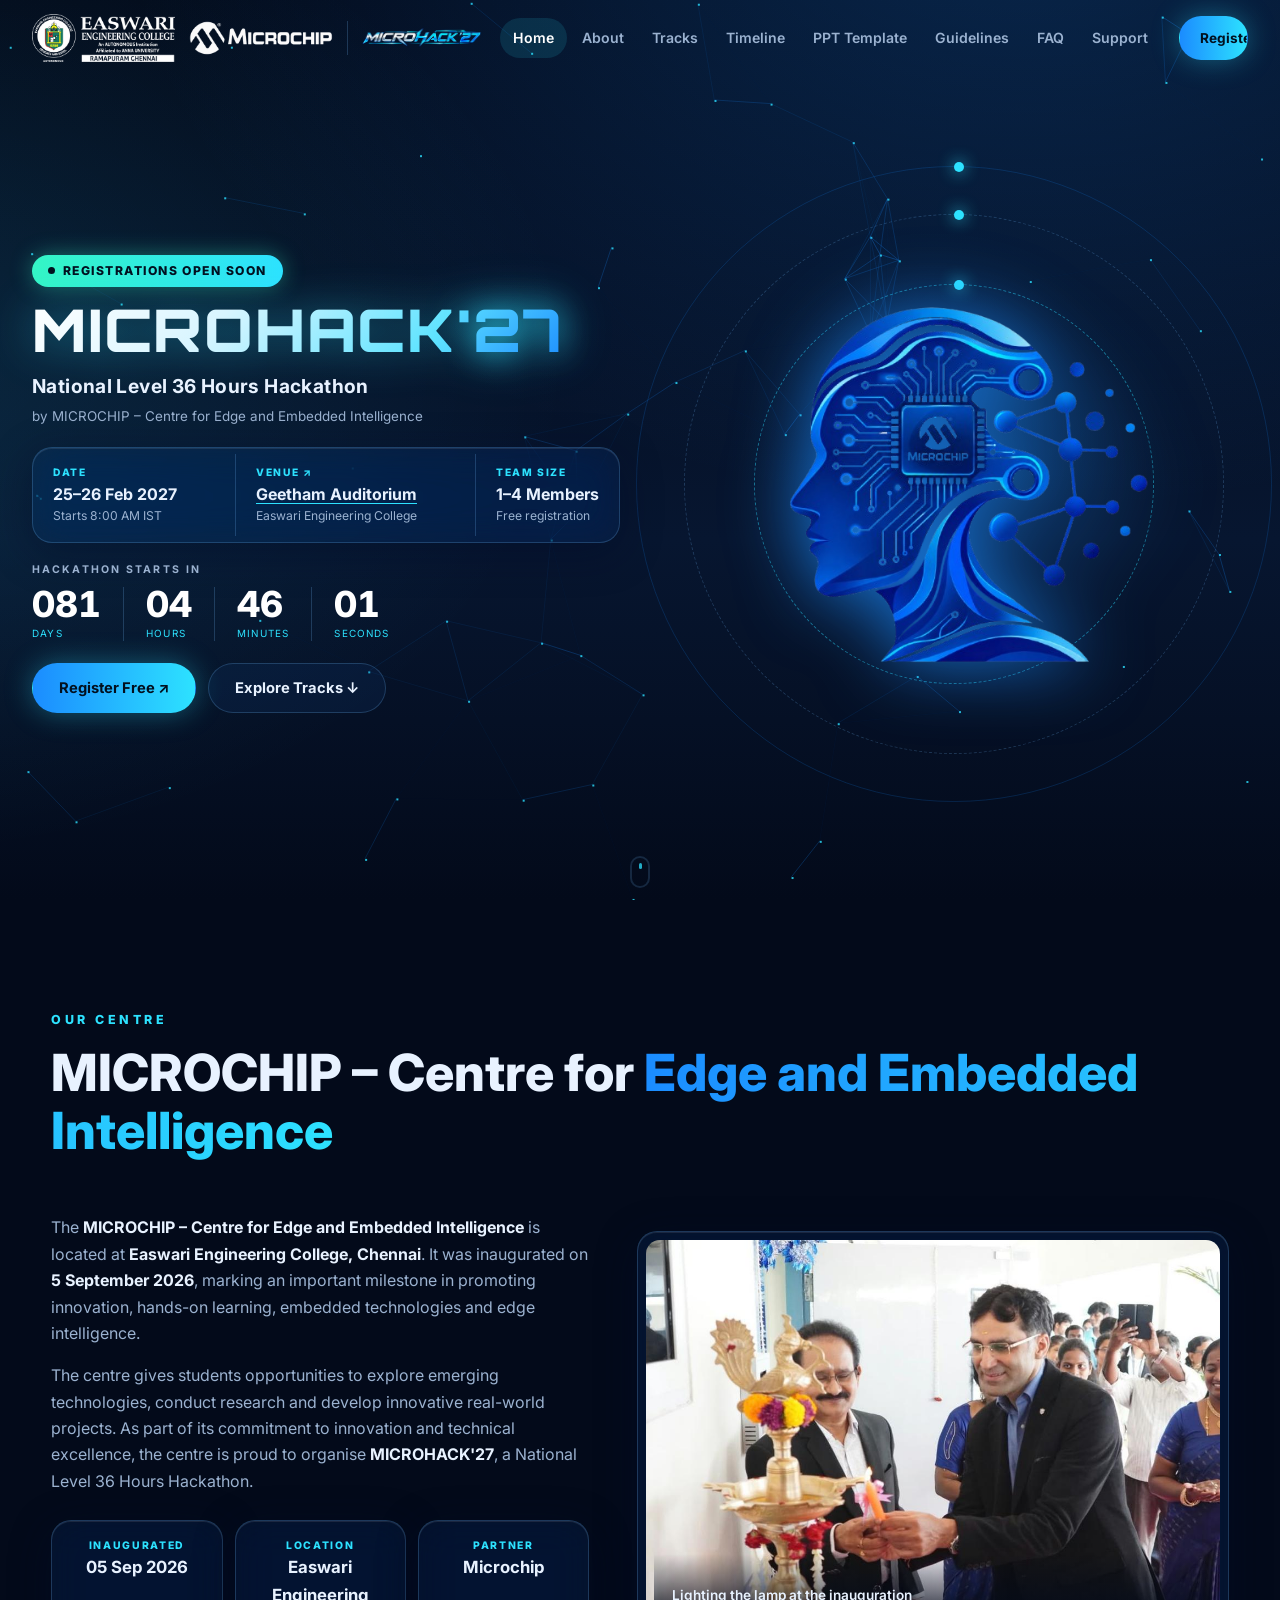
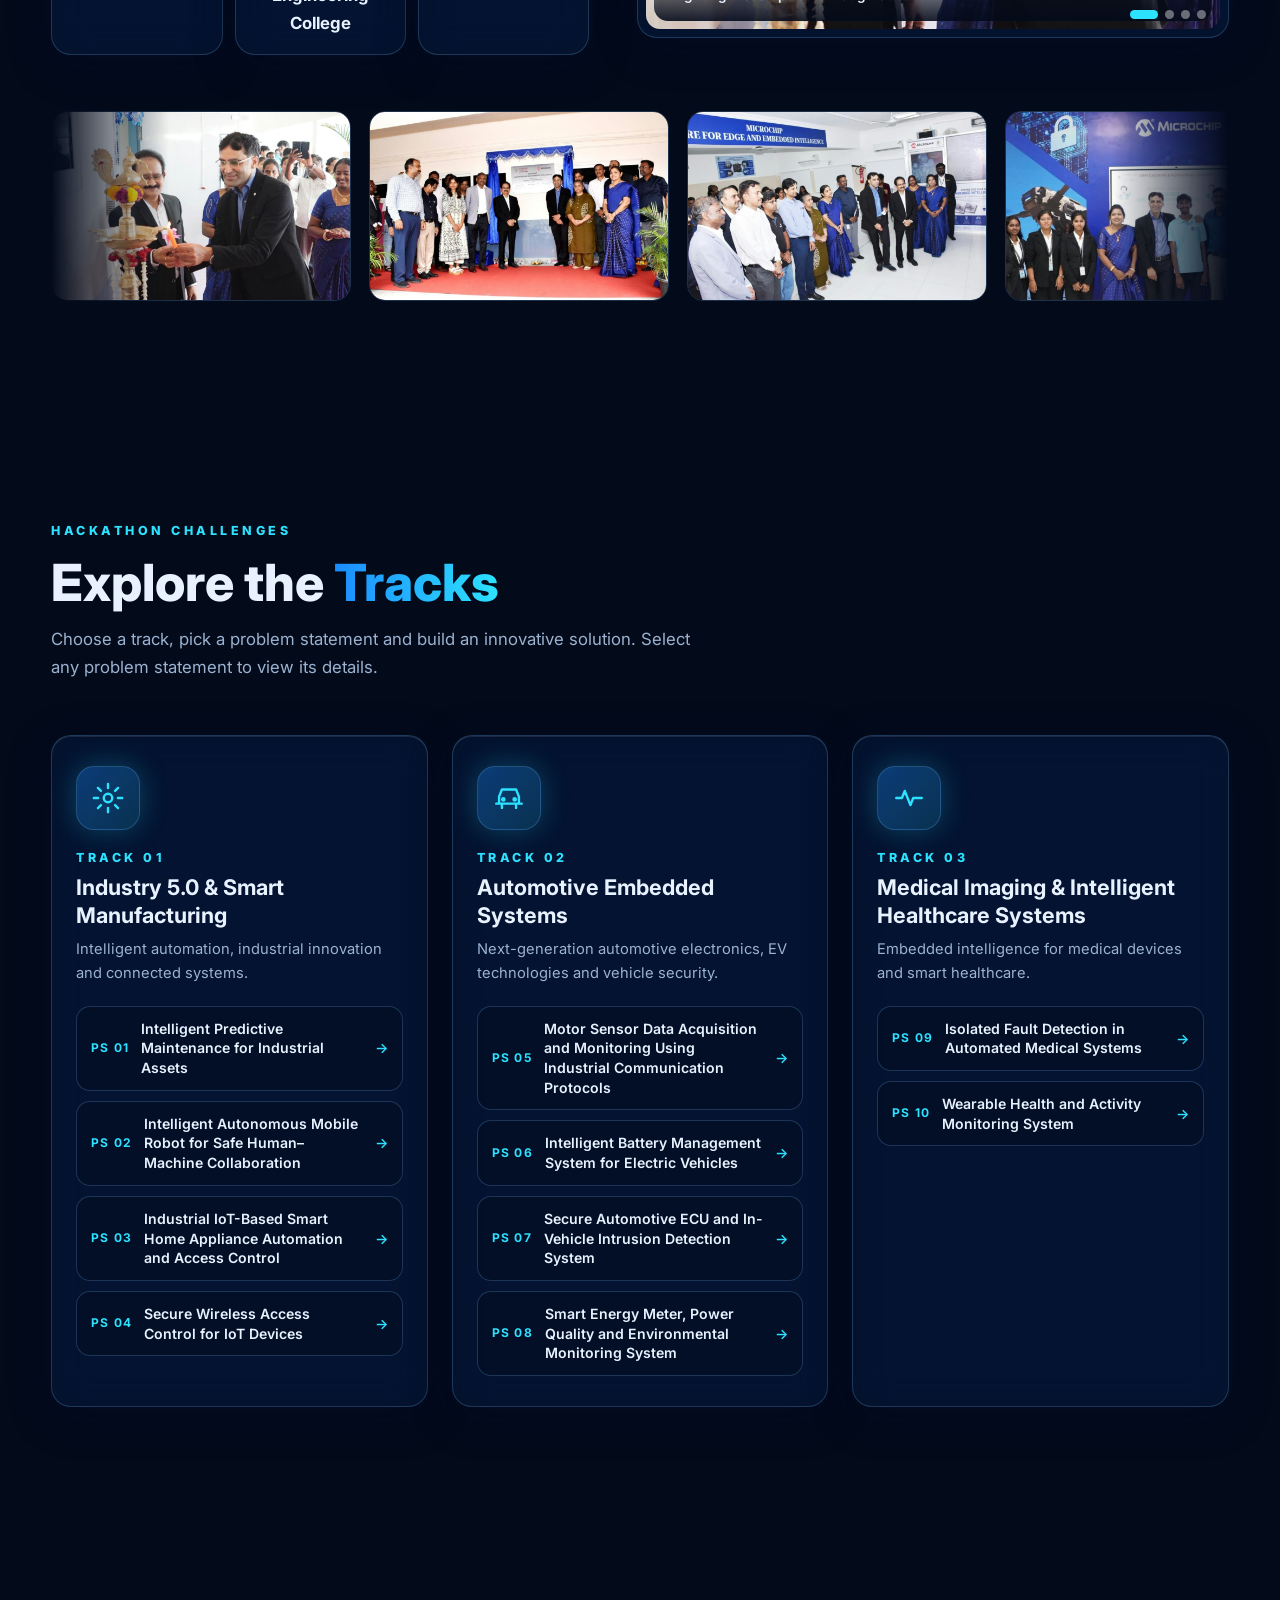
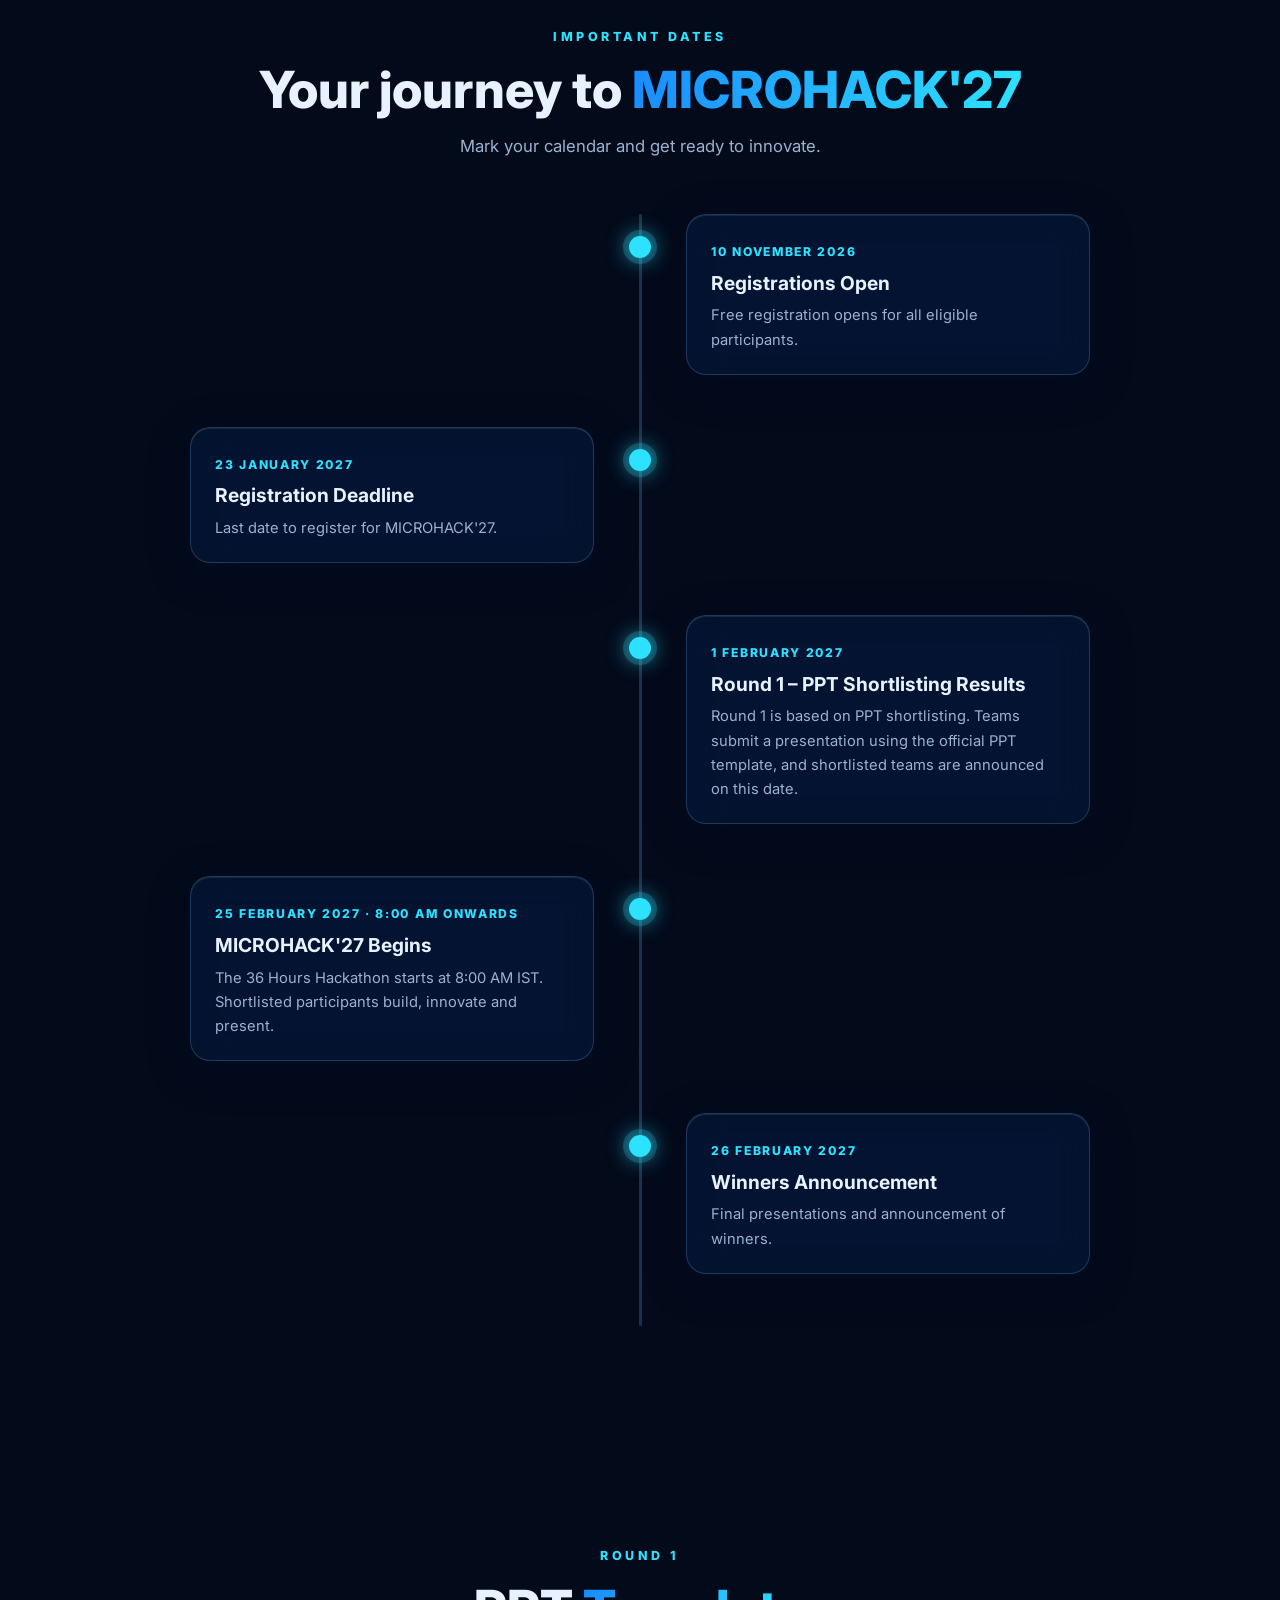
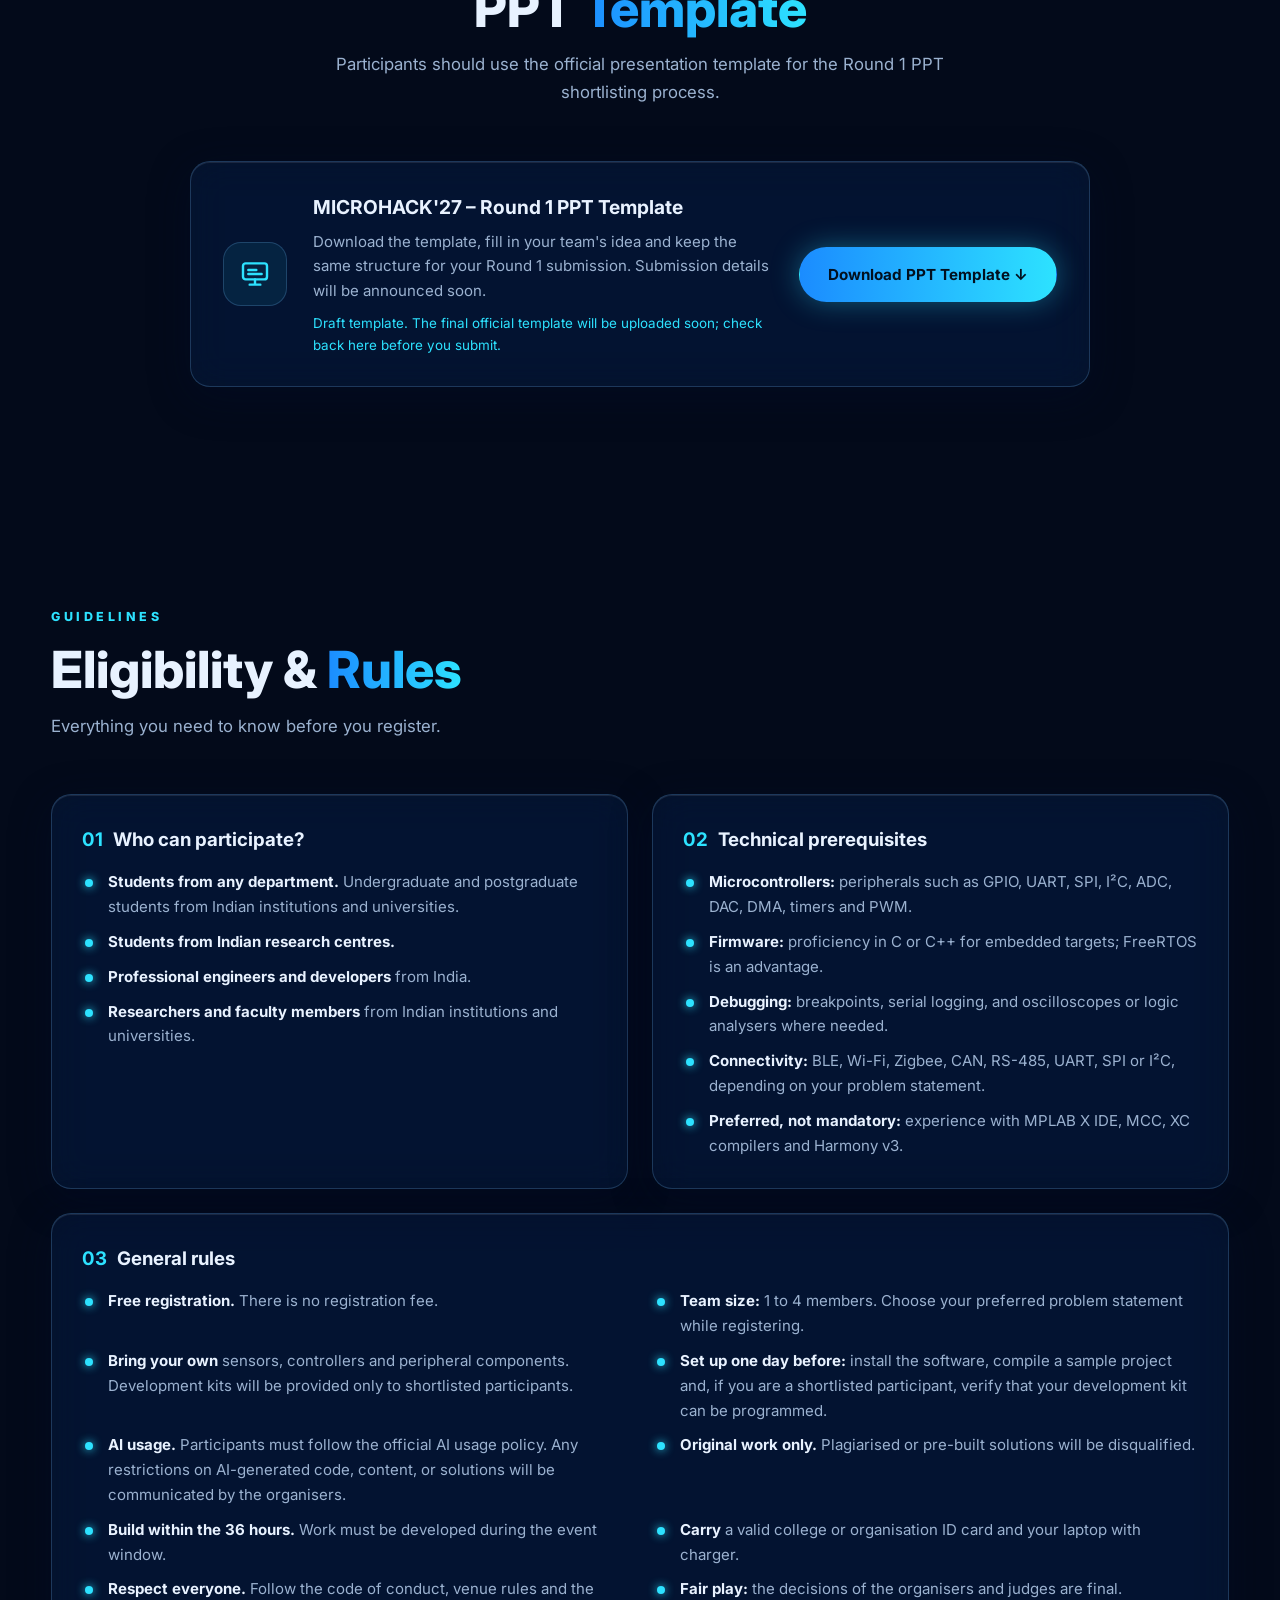
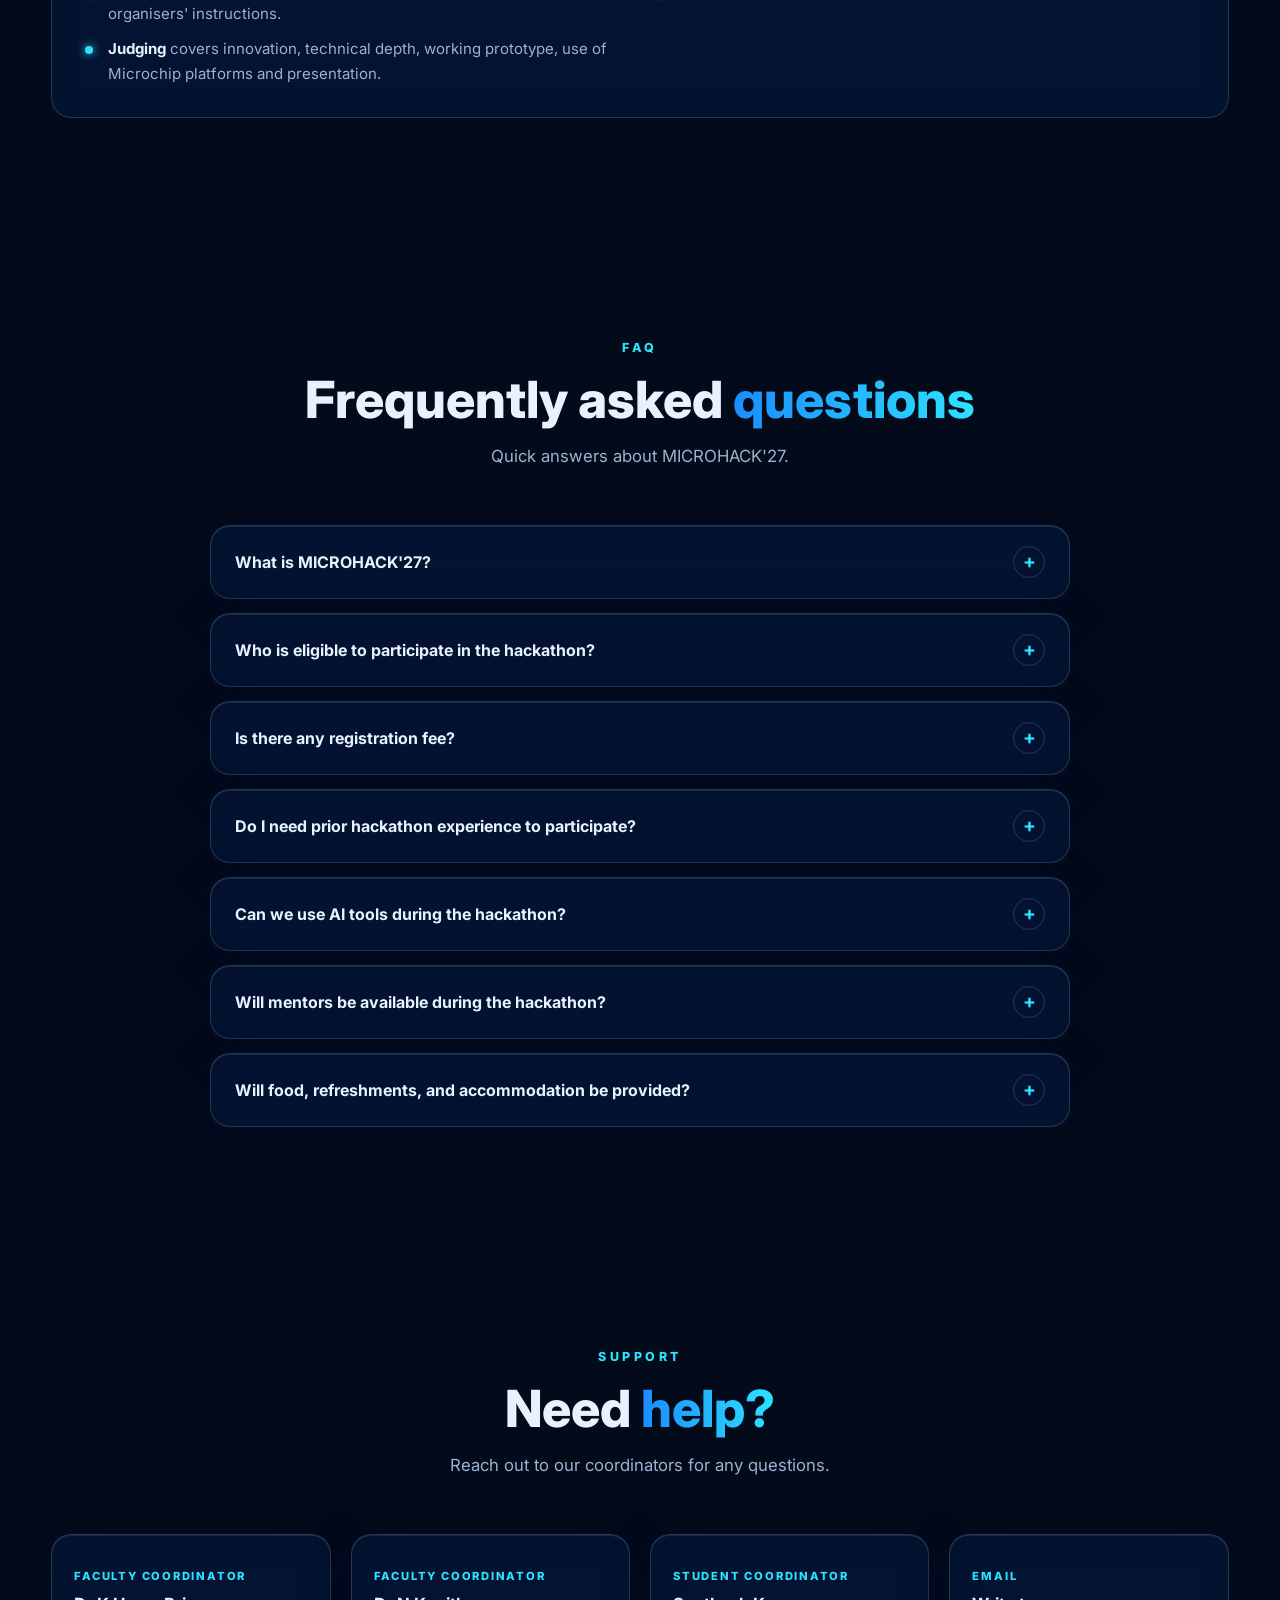
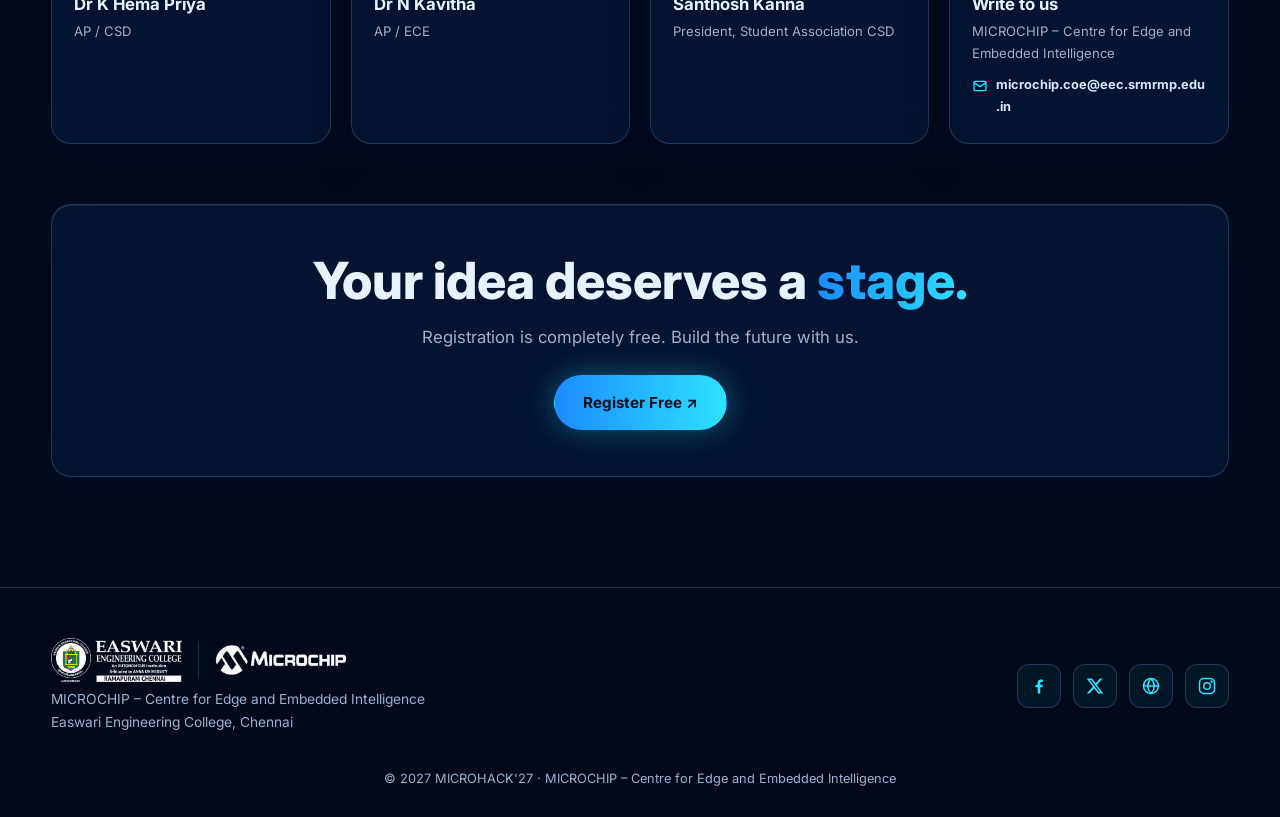
==== index.html @ 3db6e23b "Add files via upload" ====
<!DOCTYPE html><html lang="en"><head><meta charset="UTF-8"><meta name="viewport" content="width=device-width,initial-scale=1"><title>MICROHACK'27 | National Level 36 Hours Hackathon</title><meta name="description" content="MICROHACK'27 – National Level 36 Hours Hackathon, 25–26 February 2027 at Easwari Engineering College, Chennai. Free registration."><meta name="theme-color" content="#030a1a"><link rel="icon" type="image/png" sizes="32x32" href="assets/img/favicon-32.png"><link rel="icon" type="image/png" sizes="192x192" href="assets/img/favicon-192.png"><link rel="apple-touch-icon" href="assets/img/apple-touch-icon.png"><meta property="og:type" content="website"><meta property="og:site_name" content="MICROHACK'27"><meta property="og:title" content="MICROHACK'27 | National Level 36 Hours Hackathon"><meta property="og:description" content="National Level 36 Hours Hackathon, 25–26 February 2027 at Easwari Engineering College, Chennai. Free registration."><meta property="og:image" content="https://microhack27.github.io/assets/img/og-image.jpg"><meta property="og:url" content="https://microhack27.github.io/"><meta name="twitter:card" content="summary_large_image"><meta name="twitter:title" content="MICROHACK'27 | National Level 36 Hours Hackathon"><meta name="twitter:description" content="National Level 36 Hours Hackathon, 25–26 February 2027 at Easwari Engineering College, Chennai. Free registration."><meta name="twitter:image" content="https://microhack27.github.io/assets/img/og-image.jpg"><link rel="preconnect" href="https://fonts.googleapis.com"><link rel="preconnect" href="https://fonts.gstatic.com" crossorigin><link href="https://fonts.googleapis.com/css2?family=Inter:wght@400;500;600;700;800;900&family=Orbitron:wght@700;800;900&display=swap" rel="stylesheet"><link rel="stylesheet" href="css/style.css"></head><body><a class="skip" href="#home">Skip to content</a><div id="prog"></div><div class="cur" aria-hidden="true"></div><div class="cur2" aria-hidden="true"></div><nav><div class="wrap"><a class="brand" href="#home" aria-label="MICROHACK'27 home"><img src="assets/img/easwari-logo.png" width="420" height="141" alt="Easwari Engineering College logo"><img src="assets/img/microchip-logo.png" width="420" height="140" alt="Microchip logo"><span class="sep"></span><img class="mh" width="1000" height="333" src="assets/img/microhack27-logo.png" alt="MICROHACK'27"></a>
<div class="links" id="links"><a href="#home">Home</a><a href="#about">About</a><a href="#tracks">Tracks</a><a href="#timeline">Timeline</a><a href="#ppt">PPT Template</a><a href="#guidelines">Guidelines</a><a href="#faq">FAQ</a><a href="#support">Support</a><a class="mreg" href="https://docs.google.com/forms/d/e/1FAIpQLSdKbUGo10ZdioGiEhTazxgl5JbF2qxyC5CixQR0mYnGfbqOoQ/viewform?usp=header" target="_blank" rel="noopener">Register Free ↗</a></div>
<a class="btn p navbtn" href="https://docs.google.com/forms/d/e/1FAIpQLSdKbUGo10ZdioGiEhTazxgl5JbF2qxyC5CixQR0mYnGfbqOoQ/viewform?usp=header" target="_blank" rel="noopener">Register Free ↗</a><button class="burger" id="bg" aria-label="Open menu" aria-expanded="false" aria-controls="links">☰</button></div></nav>
<section id="home"><canvas id="cv"></canvas><div class="wrap hero"><div class="hero-main">
<div class="free load"><i></i>Registrations open soon</div>
<h1 class="hero-title load" style="animation-delay:.15s">MICROHACK<span class="accent">'27</span></h1>
<p class="sub load" style="animation-delay:.3s">National Level 36 Hours Hackathon</p><p class="by load" style="animation-delay:.4s">by MICROCHIP – Centre for Edge and Embedded Intelligence</p>
<div class="info glass load" style="animation-delay:.5s"><div><small>Date</small><b>25–26 Feb 2027</b><span>Starts 8:00 AM IST</span></div><a href="https://maps.app.goo.gl/cnPQGekzFcbZwpG28" target="_blank" rel="noopener"><small>Venue ↗</small><b>Geetham Auditorium</b><span>Easwari Engineering College</span></a><div><small>Team Size</small><b>1–4 Members</b><span>Free registration</span></div></div>
<div class="cd load" style="animation-delay:.6s" id="cd"><small>HACKATHON STARTS IN</small><div><b id="d">000</b><span>DAYS</span></div><div><b id="h">00</b><span>HOURS</span></div><div><b id="m">00</b><span>MINUTES</span></div><div><b id="s">00</b><span>SECONDS</span></div></div>
<div class="cta load" style="animation-delay:.7s"><a class="btn p" href="https://docs.google.com/forms/d/e/1FAIpQLSdKbUGo10ZdioGiEhTazxgl5JbF2qxyC5CixQR0mYnGfbqOoQ/viewform?usp=header" target="_blank" rel="noopener">Register Free ↗</a><a class="btn s" href="#tracks">Explore Tracks ↓</a></div></div>
<div class="orb load" style="animation-delay:.4s"><i></i><i></i><i></i><img src="assets/img/microchip-hero.png" width="523" height="477" alt="Microchip"></div></div><div class="scroll"></div></section>

<section id="about"><div class="wrap"><div class="head rv"><p class="eyebrow">Our Centre</p><h2>MICROCHIP – Centre for <em>Edge and Embedded Intelligence</em></h2></div>
<div class="about"><div class="rv l"><p>The <b>MICROCHIP – Centre for Edge and Embedded Intelligence</b> is located at <b>Easwari Engineering College, Chennai</b>. It was inaugurated on <b>5 September 2026</b>, marking an important milestone in promoting innovation, hands-on learning, embedded technologies and edge intelligence.</p>
<p>The centre gives students opportunities to explore emerging technologies, conduct research and develop innovative real-world projects. As part of its commitment to innovation and technical excellence, the centre is proud to organise <b>MICROHACK'27</b>, a National Level 36 Hours Hackathon.</p>
<div class="stats"><div class="glass"><small>INAUGURATED</small><b>05 Sep 2026</b></div><div class="glass"><small>LOCATION</small><b>Easwari Engineering College</b></div><div class="glass"><small>PARTNER</small><b>Microchip</b></div></div></div>
<div class="glass slider rv r" id="sl"><div class="sl on"><img src="assets/img/lab-inauguration-1.jpg" alt="Lighting the lamp at the inauguration"><div class="cap">Lighting the lamp at the inauguration</div></div><div class="sl"><img src="assets/img/lab-inauguration-2.jpg" alt="Unveiling the centre's plaque"><div class="cap">Unveiling the centre's plaque</div></div><div class="sl"><img src="assets/img/lab-inauguration-3.jpg" alt="The MICROCHIP – Centre for Edge and Embedded Intelligence"><div class="cap">The MICROCHIP – Centre for Edge and Embedded Intelligence</div></div><div class="sl"><img src="assets/img/lab-inauguration-4.jpg" alt="Students and Microchip representatives"><div class="cap">Students and Microchip representatives</div></div><div class="dots"><button class="on" aria-label="Slide 1"></button><button class="" aria-label="Slide 2"></button><button class="" aria-label="Slide 3"></button><button class="" aria-label="Slide 4"></button></div></div></div>
<div class="marq rv"><div class="mt"><img src="assets/img/lab-inauguration-1.jpg" alt="Inauguration of the MICROCHIP Centre, photo 1" loading="lazy"><img src="assets/img/lab-inauguration-2.jpg" alt="Inauguration of the MICROCHIP Centre, photo 2" loading="lazy"><img src="assets/img/lab-inauguration-3.jpg" alt="Inauguration of the MICROCHIP Centre, photo 3" loading="lazy"><img src="assets/img/lab-inauguration-4.jpg" alt="Inauguration of the MICROCHIP Centre, photo 4" loading="lazy"><img src="assets/img/lab-inauguration-1.jpg" alt="Inauguration of the MICROCHIP Centre, photo 1" loading="lazy"><img src="assets/img/lab-inauguration-2.jpg" alt="Inauguration of the MICROCHIP Centre, photo 2" loading="lazy"><img src="assets/img/lab-inauguration-3.jpg" alt="Inauguration of the MICROCHIP Centre, photo 3" loading="lazy"><img src="assets/img/lab-inauguration-4.jpg" alt="Inauguration of the MICROCHIP Centre, photo 4" loading="lazy"></div></div></div></section>

<section id="tracks"><div class="wrap"><div class="head rv"><p class="eyebrow">Hackathon Challenges</p><h2>Explore the <em>Tracks</em></h2><p class="lead">Choose a track, pick a problem statement and build an innovative solution. Select any problem statement to view its details.</p></div>
<div class="tw rv"><div class="ts" id="ts"></div></div></div></section>

<section id="timeline"><div class="wrap"><div class="head center rv"><p class="eyebrow">Important Dates</p><h2>Your journey to <em>MICROHACK'27</em></h2><p class="lead">Mark your calendar and get ready to innovate.</p></div><div class="tl" id="tl"><div class="fill" id="fill"></div><div class="ti2 rv"><span class="dot"></span><div class="glass"><small>10 NOVEMBER 2026</small><h3>Registrations Open</h3><p>Free registration opens for all eligible participants.</p></div></div><div class="ti2 rv"><span class="dot"></span><div class="glass"><small>23 JANUARY 2027</small><h3>Registration Deadline</h3><p>Last date to register for MICROHACK'27.</p></div></div><div class="ti2 rv"><span class="dot"></span><div class="glass"><small>1 FEBRUARY 2027</small><h3>Round 1 – PPT Shortlisting Results</h3><p>Round 1 is based on PPT shortlisting. Teams submit a presentation using the official PPT template, and shortlisted teams are announced on this date.</p></div></div><div class="ti2 rv"><span class="dot"></span><div class="glass"><small>25 FEBRUARY 2027 · 8:00 AM ONWARDS</small><h3>MICROHACK'27 Begins</h3><p>The 36 Hours Hackathon starts at 8:00 AM IST. Shortlisted participants build, innovate and present.</p></div></div><div class="ti2 rv"><span class="dot"></span><div class="glass"><small>26 FEBRUARY 2027</small><h3>Winners Announcement</h3><p>Final presentations and announcement of winners.</p></div></div></div></div></section>

<section id="ppt"><div class="wrap"><div class="head center rv"><p class="eyebrow">Round 1</p><h2>PPT <em>Template</em></h2><p class="lead">Participants should use the official presentation template for the Round 1 PPT shortlisting process.</p></div>
<div class="glass pptc rv"><div class="pptic" aria-hidden="true"><svg viewBox="0 0 24 24"><rect x="3" y="4" width="18" height="12" rx="2"/><path d="M8 20h8M12 16v4M7 9h6M7 12h10"/></svg></div><div class="pptx"><h3>MICROHACK'27 – Round 1 PPT Template</h3><p>Download the template, fill in your team's idea and keep the same structure for your Round 1 submission. Submission details will be announced soon.</p><p class="note">Draft template. The final official template will be uploaded soon; check back here before you submit.</p></div><a class="btn p" id="pptdl" href="assets/files/microhack27-ppt-template.pptx" download>Download PPT Template ↓</a></div></div></section>

<section id="guidelines"><div class="wrap"><div class="head rv"><p class="eyebrow">Guidelines</p><h2>Eligibility &amp; <em>Rules</em></h2><p class="lead">Everything you need to know before you register.</p></div>
<div class="gg"><div class="glass gc rv"><h3><span>01</span> Who can participate?</h3><ul><li><b>Students from any department.</b> Undergraduate and postgraduate students from Indian institutions and universities.</li><li><b>Students from Indian research centres.</b></li><li><b>Professional engineers and developers</b> from India.</li><li><b>Researchers and faculty members</b> from Indian institutions and universities.</li></ul></div><div class="glass gc rv" style="--d:.1s"><h3><span>02</span> Technical prerequisites</h3><ul><li><b>Microcontrollers:</b> peripherals such as GPIO, UART, SPI, I²C, ADC, DAC, DMA, timers and PWM.</li><li><b>Firmware:</b> proficiency in C or C++ for embedded targets; FreeRTOS is an advantage.</li><li><b>Debugging:</b> breakpoints, serial logging, and oscilloscopes or logic analysers where needed.</li><li><b>Connectivity:</b> BLE, Wi-Fi, Zigbee, CAN, RS-485, UART, SPI or I²C, depending on your problem statement.</li><li><b>Preferred, not mandatory:</b> experience with MPLAB X IDE, MCC, XC compilers and Harmony v3.</li></ul></div>
<div class="glass gc full rv"><h3><span>03</span> General rules</h3><ul><li><b>Free registration.</b> There is no registration fee.</li><li><b>Team size:</b> 1 to 4 members. Choose your preferred problem statement while registering.</li><li><b>Bring your own</b> sensors, controllers and peripheral components. Development kits will be provided only to shortlisted participants.</li><li><b>Set up one day before:</b> install the software, compile a sample project and, if you are a shortlisted participant, verify that your development kit can be programmed.</li><li><b>AI usage.</b> Participants must follow the official AI usage policy. Any restrictions on AI-generated code, content, or solutions will be communicated by the organisers.</li><li><b>Original work only.</b> Plagiarised or pre-built solutions will be disqualified.</li><li><b>Build within the 36 hours.</b> Work must be developed during the event window.</li><li><b>Carry</b> a valid college or organisation ID card and your laptop with charger.</li><li><b>Respect everyone.</b> Follow the code of conduct, venue rules and the organisers' instructions.</li><li><b>Fair play:</b> the decisions of the organisers and judges are final.</li><li><b>Judging</b> covers innovation, technical depth, working prototype, use of Microchip platforms and presentation.</li></ul></div></div></div></section>

<section id="faq"><div class="wrap"><div class="head center rv"><p class="eyebrow">FAQ</p><h2>Frequently asked <em>questions</em></h2><p class="lead">Quick answers about MICROHACK'27.</p></div><div class="faq"><details class="glass fq rv" name="faq"><summary>What is MICROHACK'27?</summary><div class="fa"><p>MICROHACK'27 is a National Level 36 Hours Hackathon organised by the MICROCHIP – Centre for Edge and Embedded Intelligence at Easwari Engineering College, Chennai. It begins on 25 February 2027 at 8:00 AM IST and winners are announced on 26 February 2027.</p></div></details><details class="glass fq rv" name="faq"><summary>Who is eligible to participate in the hackathon?</summary><div class="fa"><p>Students from any department, undergraduate and postgraduate students from Indian institutions and universities, students from Indian research centres, professional engineers and developers from India, and researchers and faculty members from Indian institutions and universities.</p></div></details><details class="glass fq rv" name="faq"><summary>Is there any registration fee?</summary><div class="fa"><p>No. Registration for MICROHACK'27 is completely free.</p></div></details><details class="glass fq rv" name="faq"><summary>Do I need prior hackathon experience to participate?</summary><div class="fa"><p>Prior hackathon experience is not listed as an eligibility requirement. The technical prerequisites are listed in the Guidelines section. Further details will be announced soon.</p></div></details><details class="glass fq rv" name="faq"><summary>Can we use AI tools during the hackathon?</summary><div class="fa"><p>Participants must follow the official AI usage policy. Any restrictions on AI-generated code, content, or solutions will be communicated by the organisers.</p></div></details><details class="glass fq rv" name="faq"><summary>Will mentors be available during the hackathon?</summary><div class="fa"><p>Details will be announced soon.</p></div></details><details class="glass fq rv" name="faq"><summary>Will food, refreshments, and accommodation be provided?</summary><div class="fa"><p>Details will be announced soon.</p></div></details></div></div></section>

<section id="support"><div class="wrap"><div class="head center rv"><p class="eyebrow">Support</p><h2>Need <em>help?</em></h2><p class="lead">Reach out to our coordinators for any questions.</p></div><div class="sg"><div class="glass sc rv" style="--d:0.0s"><small>FACULTY COORDINATOR</small><h3>Dr K Hema Priya</h3><p>AP / CSD</p></div><div class="glass sc rv" style="--d:0.1s"><small>FACULTY COORDINATOR</small><h3>Dr N Kavitha</h3><p>AP / ECE</p></div><div class="glass sc rv" style="--d:0.2s"><small>STUDENT COORDINATOR</small><h3>Santhosh Kanna</h3><p>President, Student Association CSD</p></div><div class="glass sc rv" style="--d:.3s"><small>EMAIL</small><h3>Write to us</h3><p>MICROCHIP – Centre for Edge and Embedded Intelligence</p><a href="mailto:microchip.coe@eec.srmrmp.edu.in"><svg viewBox="0 0 24 24"><rect x="3" y="5" width="18" height="14" rx="2"/><path d="m3 7 9 6 9-6"/></svg><span>microchip.coe@eec.srmrmp.edu.in</span></a></div></div>
<div class="glass cb rv"><h2>Your idea deserves a <em>stage.</em></h2><p class="lead" style="margin:0 auto 24px">Registration is completely free. Build the future with us.</p><a class="btn p" href="https://docs.google.com/forms/d/e/1FAIpQLSdKbUGo10ZdioGiEhTazxgl5JbF2qxyC5CixQR0mYnGfbqOoQ/viewform?usp=header" target="_blank" rel="noopener">Register Free ↗</a></div></div></section>
<footer><div class="wrap"><div class="fg"><div><div class="fl"><img src="assets/img/easwari-logo.png" width="420" height="141" alt="Easwari Engineering College logo"><span class="sep"></span><img src="assets/img/microchip-logo.png" width="420" height="140" alt="Microchip logo"></div><p>MICROCHIP – Centre for Edge and Embedded Intelligence<br>Easwari Engineering College, Chennai</p></div>
<div class="soc"><a href="https://www.facebook.com/SRMEaswariOfficial" target="_blank" rel="noopener" aria-label="Facebook" title="Facebook"><svg viewBox="0 0 24 24"><path d="M13.5 21v-7.5h2.6l.4-3h-3V8.6c0-.9.3-1.5 1.5-1.5h1.6V4.4c-.3 0-1.2-.1-2.3-.1-2.3 0-3.9 1.4-3.9 4v2.2H7.8v3h2.6V21z"/></svg></a><a href="https://twitter.com/srm_easwari" target="_blank" rel="noopener" aria-label="X" title="X"><svg viewBox="0 0 24 24"><path d="M17.8 3h3.1l-6.8 7.7L22 21h-6.2l-4.9-6.4L5.3 21H2.2l7.3-8.3L2 3h6.4l4.4 5.8zm-1.1 16.2h1.7L7.4 4.7H5.6z"/></svg></a><a href="https://srmeaswari.ac.in/" target="_blank" rel="noopener" aria-label="College Website" title="College Website"><svg class="st" viewBox="0 0 24 24"><circle cx="12" cy="12" r="9"/><path d="M3 12h18M12 3c2.6 2.8 3.9 5.8 3.9 9s-1.3 6.2-3.9 9c-2.6-2.8-3.9-5.8-3.9-9S9.4 5.8 12 3z"/></svg></a><a href="https://www.instagram.com/srmeaswari/" target="_blank" rel="noopener" aria-label="Instagram" title="Instagram"><svg class="st" viewBox="0 0 24 24"><rect x="3" y="3" width="18" height="18" rx="5"/><circle cx="12" cy="12" r="4"/><circle cx="17.5" cy="6.5" r=".6" fill="currentColor"/></svg></a></div></div><p class="copy">© 2027 MICROHACK'27 · MICROCHIP – Centre for Edge and Embedded Intelligence</p></div></footer><script src="js/data.js"></script><script src="js/main.js"></script>
</body></html>
---- css/style.css ----
@property --a{syntax:"<angle>";initial-value:0deg;inherits:false}
:root{--bg:#030a1a;--bg2:#071630;--blue:#1b8cff;--cyan:#2de2ff;--ice:#cfeaff;--text:#e8f2ff;--mute:#9bb2d0;--glass:rgba(24,70,140,.16);--line:rgba(120,190,255,.22);--r:20px;--ease:cubic-bezier(.22,1,.36,1);--nav:76px}
*{box-sizing:border-box;margin:0;padding:0}html{scroll-behavior:smooth;scroll-padding-top:var(--nav);width:100%;max-width:100%;overflow-x:hidden}
body{font-family:Inter,system-ui,sans-serif;background:var(--bg);color:var(--text);line-height:1.65;width:100%;max-width:100%;overflow-x:hidden;-webkit-font-smoothing:antialiased}
body:before{content:"";position:fixed;inset:0;z-index:-1;background:radial-gradient(900px 600px at 80% -10%,rgba(27,140,255,.22),transparent),radial-gradient(700px 500px at -10% 40%,rgba(45,226,255,.10),transparent),linear-gradient(180deg,var(--bg),var(--bg2) 60%,var(--bg))}
img{max-width:100%;height:auto;display:block}a{color:inherit;text-decoration:none}
.wrap{width:min(1180px,92%);margin:auto}section{padding:110px 0;position:relative;overflow:hidden}
.eyebrow{color:var(--cyan);font-size:.78rem;font-weight:800;letter-spacing:.28em;text-transform:uppercase;margin-bottom:12px}
h2{font-size:clamp(2rem,4.5vw,3.2rem);line-height:1.15;font-weight:800;margin-bottom:14px}h2 em{font-style:normal;background:linear-gradient(90deg,var(--blue),var(--cyan));-webkit-background-clip:text;background-clip:text;color:transparent}
.lead{color:var(--mute);max-width:660px;font-size:1.05rem}.head{margin-bottom:54px}.center{text-align:center}.center .lead{margin:auto}
.glass{background:var(--glass);border:1px solid var(--line);border-radius:var(--r);backdrop-filter:blur(18px) saturate(140%);-webkit-backdrop-filter:blur(18px) saturate(140%);box-shadow:0 10px 40px rgba(0,10,40,.45),inset 0 1px 0 rgba(255,255,255,.09)}
.btn{display:inline-flex;align-items:center;gap:8px;padding:14px 28px;border-radius:999px;font-weight:700;font-size:.95rem;border:1px solid transparent;transition:.35s var(--ease);position:relative;overflow:hidden;cursor:pointer}
.btn.p{background:linear-gradient(90deg,var(--blue),var(--cyan));color:#02101f;box-shadow:0 0 28px rgba(45,226,255,.35)}.btn.p:hover{transform:translateY(-3px);box-shadow:0 0 44px rgba(45,226,255,.6)}
.btn.s{border-color:var(--line);background:var(--glass);backdrop-filter:blur(10px)}.btn.s:hover{border-color:var(--cyan);transform:translateY(-3px);box-shadow:0 0 24px rgba(45,226,255,.25)}
.btn.p:after{content:"";position:absolute;top:0;left:-80%;width:50%;height:100%;background:linear-gradient(90deg,transparent,rgba(255,255,255,.55),transparent);transform:skewX(-20deg);animation:shine 3.4s infinite}
@keyframes shine{to{left:140%}}
/* nav */
#prog{position:fixed;top:0;left:0;height:3px;width:0;background:linear-gradient(90deg,var(--blue),var(--cyan));z-index:200;box-shadow:0 0 12px var(--cyan)}
nav{position:fixed;top:0;left:0;right:0;height:var(--nav);z-index:100;display:flex;align-items:center;transition:.4s var(--ease)}
nav.on{background:rgba(3,10,26,.72);backdrop-filter:blur(18px);border-bottom:1px solid var(--line)}
nav .wrap{display:flex;align-items:center;gap:18px;width:min(1320px,95%)}
.brand{display:flex;align-items:center;gap:14px;flex-shrink:0}.brand img{height:48px;width:auto;object-fit:contain}.brand .sep{width:1px;height:34px;background:var(--line)}.brand .mh{height:40px}
.links{display:flex;gap:2px;margin-left:auto}.links a{padding:8px 13px;border-radius:999px;font-size:.88rem;font-weight:600;color:var(--mute);transition:.3s}.links a:hover,.links a.act{color:#fff;background:rgba(45,226,255,.12)}
.navbtn{padding:10px 20px;font-size:.85rem}.burger{display:none;margin-left:auto;background:none;border:1px solid var(--line);color:#fff;width:44px;height:44px;border-radius:12px;font-size:1.3rem;cursor:pointer}
/* hero */
#home{min-height:100vh;min-height:100dvh;padding:calc(var(--nav) + 12px) 0 20px;display:flex;align-items:center;justify-content:center;position:relative;overflow:hidden;box-sizing:border-box}#cv{position:absolute;inset:0;width:100%;height:100%;z-index:0}
.hero{position:relative;z-index:1;display:grid;grid-template-columns:minmax(0,1.2fr) minmax(0,.8fr);gap:48px;align-items:center;width:min(1320px,95%);margin-inline:auto}
.hero-main{position:relative;z-index:2;min-width:0;max-width:660px}
.free{display:inline-flex;align-items:center;gap:8px;padding:6px 16px;border-radius:999px;font-weight:800;font-size:.76rem;letter-spacing:.12em;text-transform:uppercase;color:#02101f;background:linear-gradient(90deg,#34f5c5,var(--cyan));box-shadow:0 0 22px rgba(52,245,197,.38);margin-bottom:12px}
.free i{width:7px;height:7px;border-radius:50%;background:#02101f;animation:pulse 1.4s infinite}
@keyframes pulse{50%{transform:scale(1.8);opacity:.4}}
.hero-title{font-family:'Orbitron',Inter,system-ui,sans-serif;font-size:clamp(2.1rem,3.8vw,3.4rem);font-weight:900;letter-spacing:.03em;line-height:1.05;margin:0 0 8px;background:linear-gradient(135deg,#ffffff 0%,#d8f5ff 32%,#5fe3ff 68%,#1b8cff 100%);-webkit-background-clip:text;background-clip:text;-webkit-text-fill-color:transparent;color:transparent;filter:drop-shadow(0 0 22px rgba(45,226,255,.45));text-transform:uppercase}
.hero-title .accent{background:linear-gradient(135deg,#5fe3ff 0%,#1b8cff 100%);-webkit-background-clip:text;background-clip:text;-webkit-text-fill-color:transparent;filter:drop-shadow(0 0 16px rgba(45,226,255,.8))}
.sub{font-size:clamp(.92rem,1.35vw,1.15rem);font-weight:700;margin:0 0 3px;letter-spacing:.02em;color:var(--text)}.by{color:var(--mute);font-size:clamp(.8rem,1.05vw,.9rem);margin-bottom:14px}
.info{display:grid;grid-template-columns:repeat(3,minmax(0,1fr));gap:10px;margin-bottom:10px}.info .glass{padding:10px 14px;display:flex;flex-direction:column;justify-content:center;min-width:0;transition:.35s var(--ease)}.info .glass:hover{transform:translateY(-4px);border-color:var(--cyan)}
.info small{display:block;color:var(--cyan);font-size:.62rem;font-weight:800;letter-spacing:.16em;text-transform:uppercase}.info b{font-size:.92rem;display:block;line-height:1.25;margin-top:1px}.info span{font-size:.72rem;color:var(--mute);display:block;margin-top:1px}.info a b{text-decoration:underline;text-decoration-color:var(--cyan);text-underline-offset:3px}.w2{grid-column:span 2}
.cd{display:grid;grid-template-columns:repeat(4,minmax(0,1fr));gap:8px;padding:10px 16px;margin-bottom:14px;width:100%;align-items:center}.cd small{grid-column:1/-1;font-size:.62rem;letter-spacing:.18em;color:var(--mute);font-weight:700;margin-bottom:2px;text-align:left}.cd div{text-align:center;min-width:0}.cd b{font-size:1.45rem;font-weight:800;display:block;line-height:1;font-variant-numeric:tabular-nums}.cd span{font-size:.58rem;letter-spacing:.12em;color:var(--cyan);display:block;margin-top:2px}
.cta{display:flex;gap:12px;flex-wrap:wrap;align-items:center}.cta .btn{padding:10px 22px;font-size:.88rem}
.orb{position:relative;display:grid;place-items:center;aspect-ratio:1;max-width:min(390px,42vh);max-height:min(390px,42vh);width:100%;margin:0 auto;justify-self:center}.orb img{width:62%;height:auto;object-fit:contain;z-index:2;animation:fl 5s ease-in-out infinite;filter:drop-shadow(0 0 35px rgba(27,140,255,.85))}
.orb i{position:absolute;border-radius:50%;border:1px dashed var(--line);animation:spin 22s linear infinite}.orb i:nth-child(1){inset:4%}.orb i:nth-child(2){inset:16%;animation-direction:reverse;border-color:rgba(45,226,255,.45);animation-duration:15s}.orb i:nth-child(3){inset:-4%;border-style:solid;border-color:rgba(27,140,255,.18);animation-duration:34s}
.orb i:before{content:"";position:absolute;top:-5px;left:50%;width:10px;height:10px;border-radius:50%;background:var(--cyan);box-shadow:0 0 16px var(--cyan)}@keyframes spin{to{transform:rotate(360deg)}}
.scroll{position:absolute;bottom:12px;left:50%;transform:translateX(-50%);z-index:2;width:20px;height:32px;border:2px solid var(--line);border-radius:12px;opacity:.75}.scroll:after{content:"";position:absolute;top:5px;left:50%;width:3px;height:6px;margin-left:-1.5px;border-radius:2px;background:var(--cyan);animation:wh 1.8s infinite}@keyframes wh{to{transform:translateY(14px);opacity:0}}
@media(max-height:760px){:root{--nav:62px}#home{padding:calc(var(--nav) + 6px) 0 14px}.hero-title{font-size:clamp(1.85rem,3.2vw,2.5rem);margin-bottom:4px}.free{margin-bottom:8px;padding:4px 12px;font-size:.7rem}.by{margin-bottom:10px}.info{gap:6px;margin-bottom:10px}.info .glass{padding:6px 10px}.info b{font-size:.84rem}.cd{padding:6px 12px;margin-bottom:10px}.cd b{font-size:1.22rem}.cta .btn{padding:8px 18px;font-size:.82rem}.orb{max-width:min(280px,36vh);max-height:min(280px,36vh)}.scroll{display:none}}
/* about */
.about{display:grid;grid-template-columns:1fr 1.1fr;gap:48px;align-items:center}.about p{color:var(--mute);margin-bottom:16px}.about p b{color:var(--text)}
.stats{display:grid;grid-template-columns:repeat(3,1fr);gap:12px;margin-top:26px}.stats .glass{padding:16px 12px;text-align:center}.stats small{display:block;font-size:.65rem;letter-spacing:.16em;color:var(--cyan);font-weight:800}.stats b{font-size:1.05rem}
.slider{position:relative;aspect-ratio:16/11;overflow:hidden;padding:8px}.slider .sl{position:absolute;inset:8px;border-radius:14px;overflow:hidden;opacity:0;transition:opacity 1.1s}.slider .sl.on{opacity:1}
.slider img{width:100%;height:100%;object-fit:cover;transform:scale(1.12);transition:transform 6s linear}.sl.on img{transform:scale(1)}
.slider .cap{position:absolute;left:8px;right:8px;bottom:8px;padding:30px 18px 14px;background:linear-gradient(transparent,rgba(3,10,26,.9));font-size:.85rem;font-weight:600;border-radius:0 0 14px 14px}
.dots{position:absolute;right:22px;bottom:18px;display:flex;gap:7px;z-index:3}.dots button{width:9px;height:9px;border-radius:9px;border:0;background:rgba(255,255,255,.4);cursor:pointer;transition:.4s}.dots button.on{width:28px;background:var(--cyan)}
.marq{margin-top:56px;overflow:hidden;mask-image:linear-gradient(90deg,transparent,#000 10%,#000 90%,transparent);-webkit-mask-image:linear-gradient(90deg,transparent,#000 10%,#000 90%,transparent)}
.mt{display:flex;gap:18px;width:max-content;animation:mq 34s linear infinite}.marq:hover .mt{animation-play-state:paused}.mt img{height:190px;width:300px;object-fit:cover;border-radius:16px;border:1px solid var(--line);transition:.5s var(--ease)}.mt img:hover{transform:scale(1.06) translateY(-6px);border-color:var(--cyan)}@keyframes mq{to{transform:translateX(calc(-50% - 9px))}}
/* tracks */
.tw{position:relative}.ts{display:grid;grid-template-columns:repeat(3,minmax(0,1fr));gap:24px;align-items:stretch}
.tc{display:flex;flex-direction:column;min-width:0;padding:30px 24px;position:relative;transition:transform .5s var(--ease),box-shadow .5s var(--ease),border-color .5s var(--ease)}.tc:hover{border-color:rgba(45,226,255,.55)}
.tc:hover{transform:translateY(-6px);box-shadow:0 20px 60px rgba(27,140,255,.28)}
.ti{width:64px;height:64px;border-radius:18px;display:grid;place-items:center;background:linear-gradient(135deg,rgba(27,140,255,.35),rgba(45,226,255,.15));border:1px solid var(--line);margin-bottom:18px;box-shadow:0 0 28px rgba(45,226,255,.25)}.ti svg{width:34px;height:34px;stroke:var(--cyan);fill:none;stroke-width:1.7;stroke-linecap:round;stroke-linejoin:round}
.tc h3{font-size:1.35rem;line-height:1.3;margin-bottom:8px}.tc>p{color:var(--mute);font-size:.92rem;margin-bottom:20px}.tc>p.eyebrow{color:var(--cyan);font-size:.78rem;margin-bottom:4px}
.pl{display:grid;gap:10px}.pl a{display:flex;gap:12px;align-items:center;padding:12px 14px;border-radius:14px;border:1px solid var(--line);background:rgba(3,10,26,.4);font-size:.88rem;font-weight:600;line-height:1.4;transition:.35s var(--ease)}.pl a b{color:var(--cyan);font-size:.75rem;letter-spacing:.1em;white-space:nowrap}.pl a:hover{background:rgba(45,226,255,.12);border-color:var(--cyan);transform:translateX(6px)}.pl a:after{content:"→";margin-left:auto;color:var(--cyan)}
/* timeline */
.tl{position:relative;max-width:900px;margin:auto}.tl:before,.tl .fill{content:"";position:absolute;left:50%;top:0;width:3px;margin-left:-1.5px;border-radius:3px}.tl:before{bottom:0;background:var(--line)}.tl .fill{height:0;background:linear-gradient(var(--blue),var(--cyan));box-shadow:0 0 16px var(--cyan);z-index:1}
.ti2{position:relative;width:50%;padding:0 46px 52px 0}.ti2:nth-child(odd){margin-left:0}.ti2:nth-child(even){margin-left:50%;padding:0 0 52px 46px}
.ti2 .dot{position:absolute;top:22px;right:-11px;width:22px;height:22px;border-radius:50%;background:var(--bg);border:3px solid var(--line);z-index:2;transition:.5s}.ti2:nth-child(even) .dot{right:auto;left:-11px}.ti2.act .dot{border-color:var(--cyan);background:var(--cyan);box-shadow:0 0 0 6px rgba(45,226,255,.2),0 0 22px var(--cyan)}
.ti2 .glass{padding:22px 24px;transition:.4s var(--ease)}.ti2 .glass:hover{transform:translateY(-5px);border-color:var(--cyan)}.ti2 small{color:var(--cyan);font-weight:800;letter-spacing:.14em;font-size:.76rem}.ti2 h3{margin:4px 0;font-size:1.2rem}.ti2 p{color:var(--mute);font-size:.92rem}
/* guidelines support */
.gg{display:grid;grid-template-columns:repeat(2,1fr);gap:24px}.gc{padding:30px}.gc h3{margin-bottom:14px;display:flex;gap:10px;align-items:center}.gc h3 span{color:var(--cyan)}.gc ul{list-style:none;display:grid;gap:10px}.gc li{position:relative;padding-left:26px;color:var(--mute);font-size:.94rem}.gc li:before{content:"";position:absolute;left:3px;top:.6em;width:8px;height:8px;border-radius:50%;background:var(--cyan);box-shadow:0 0 10px var(--cyan)}.gc li b{color:var(--text)}.gc.full{grid-column:1/-1}.gc.full ul{grid-template-columns:repeat(2,1fr);gap:10px 28px}
.sg{display:grid;grid-template-columns:repeat(4,1fr);gap:20px}.sc{padding:26px 22px;transition:.4s var(--ease)}.sc:hover{transform:translateY(-6px);border-color:var(--cyan)}.sc small{color:var(--cyan);font-size:.7rem;letter-spacing:.16em;font-weight:800}.sc h3{font-size:1.05rem;margin:4px 0 2px}.sc p{color:var(--mute);font-size:.82rem;margin-bottom:10px}.sc a{font-weight:700;color:var(--ice);font-size:1.02rem;word-break:break-word}.sc a:hover{color:var(--cyan)}
.cb{margin-top:60px;padding:46px 28px;text-align:center}
footer{border-top:1px solid var(--line);padding:50px 0 28px;background:rgba(3,10,26,.6)}.fg{display:flex;justify-content:space-between;gap:24px 30px;flex-wrap:wrap;align-items:center}.fl{display:flex;gap:16px;align-items:center}.fl img{height:44px;width:auto}.fl .sep{width:1px;height:38px;background:var(--line)}
footer p{color:var(--mute);font-size:.86rem;margin-top:6px}.soc{display:flex;gap:12px;flex-wrap:wrap}.soc a{width:44px;height:44px;display:grid;place-items:center;border-radius:12px;border:1px solid var(--line);background:rgba(45,226,255,.06);color:var(--cyan);transition:.3s var(--ease)}.soc a svg{width:20px;height:20px;fill:currentColor}.soc a svg.st{fill:none;stroke:currentColor;stroke-width:1.8;stroke-linecap:round;stroke-linejoin:round}.soc a:hover{border-color:var(--cyan);background:rgba(45,226,255,.16);color:#fff;transform:translateY(-3px);box-shadow:0 0 18px rgba(45,226,255,.3)}.sc a svg{width:16px;height:16px;fill:none;stroke:var(--cyan);stroke-width:2;stroke-linecap:round;stroke-linejoin:round;flex:none}.sc a{display:inline-flex;align-items:center;gap:8px}.copy{text-align:center;margin-top:34px;color:var(--mute);font-size:.8rem}
/* cursor + reveal */
.cur,.cur2{position:fixed;top:0;left:0;pointer-events:none;z-index:999;border-radius:50%;opacity:0;transition:opacity .3s,width .25s,height .25s,background .25s}.cur{width:8px;height:8px;margin:-4px;background:var(--cyan);box-shadow:0 0 14px var(--cyan)}.cur2{width:38px;height:38px;margin:-19px;border:1.5px solid rgba(45,226,255,.6)}.cur2.h{width:64px;height:64px;margin:-32px;background:rgba(45,226,255,.1)}
.rv{opacity:0;transform:translateY(40px);transition:opacity .9s var(--ease),transform .9s var(--ease);transition-delay:var(--d,0s)}.rv.in{opacity:1;transform:none}.rv.l{transform:translateX(-50px)}.rv.r{transform:translateX(50px)}.rv.in.l,.rv.in.r{transform:none}
.load{animation:ld .8s var(--ease) both}@keyframes ld{from{opacity:0;transform:translateY(16px)}}
/* ps page */
.pshero{padding:calc(var(--nav) + 60px) 0 40px}.crumb{font-size:.85rem;color:var(--mute);margin-bottom:20px}.crumb a{color:var(--cyan)}.pshero h1{font-size:clamp(1.8rem,4vw,3rem);line-height:1.2;margin:10px 0 18px;max-width:900px}
.pill{display:inline-block;padding:6px 14px;border-radius:999px;border:1px solid var(--line);background:var(--glass);font-size:.78rem;font-weight:700;margin:0 8px 8px 0;color:var(--ice)}
.pb{display:grid;grid-template-columns:1.6fr 1fr;gap:26px;align-items:start;padding-bottom:90px}.pb .glass{padding:30px;margin-bottom:24px}.pb h2{font-size:1.5rem;margin-bottom:14px}.pb p{color:var(--mute)}
.kit{display:flex;gap:14px;align-items:center;justify-content:space-between;padding:16px 18px;margin-bottom:12px;border-radius:14px;border:1px solid var(--line);background:rgba(3,10,26,.4);transition:.35s}.kit:hover{border-color:var(--cyan);transform:translateX(5px)}.kit b{display:block;color:var(--cyan);font-size:.8rem;letter-spacing:.08em}.kit span{font-weight:600}.kit em{font-style:normal;color:var(--cyan);white-space:nowrap}
table{width:100%;border-collapse:collapse;font-size:.9rem}td{padding:11px 8px;border-bottom:1px solid var(--line);vertical-align:top;color:var(--mute)}td:first-child{color:var(--text);font-weight:700;width:30%}
.pb ul{list-style:none;display:grid;gap:8px}.pb li{color:var(--mute);font-size:.92rem}.pb li a{color:var(--cyan);text-decoration:underline;text-underline-offset:3px}.side{position:sticky;top:calc(var(--nav) + 20px)}.side .btn{width:100%;justify-content:center;margin-top:16px}
.pn{display:flex;justify-content:space-between;gap:14px;margin-top:6px}.pn a{padding:12px 18px;font-size:.85rem;font-weight:600;border-radius:14px;border:1px solid var(--line);transition:.3s}.pn a:hover{border-color:var(--cyan)}
@media(max-width:1000px){.about,.pb{grid-template-columns:1fr}.hero{grid-template-columns:1.2fr .8fr;gap:24px}.orb{max-width:280px;max-height:280px}.sg{grid-template-columns:repeat(2,1fr)}.side{position:static}}
@media(max-width:900px){.burger{display:block}.links{position:fixed;top:var(--nav);left:0;right:0;flex-direction:column;padding:16px;background:rgba(3,10,26,.96);backdrop-filter:blur(20px);border-bottom:1px solid var(--line);transform:translateY(-130%);visibility:hidden;transition:.45s var(--ease),visibility 0s .45s;margin:0}.links.open{transform:none;visibility:visible;transition:.45s var(--ease),visibility 0s}.links a{padding:14px}.navbtn{display:none}}
@media(max-width:768px){:root{--nav:60px}section{padding:70px 0}#home{min-height:100vh;min-height:100svh;padding:calc(var(--nav) + 8px) 0 16px;display:flex;align-items:center;justify-content:center}.hero{grid-template-columns:1fr;gap:0;text-align:center;justify-items:center;width:92%}.hero-main{width:100%;max-width:100%;min-width:0;display:flex;flex-direction:column;align-items:center}.orb{max-width:110px;max-height:110px;width:110px;height:110px;margin:0 auto 8px;order:-1}.orb img{width:64%;height:auto;object-fit:contain}.free{margin:0 auto 8px;padding:5px 14px;font-size:.68rem;max-width:100%}.hero-title{font-size:clamp(1.4rem,6.2vw,1.95rem);line-height:1.05;margin:0 0 4px;text-align:center;letter-spacing:.01em;max-width:100%}.sub{font-size:clamp(.8rem,3.2vw,.92rem);margin:0 0 2px;text-align:center;max-width:100%}.by{font-size:clamp(.68rem,2.6vw,.76rem);margin-bottom:10px;text-align:center;max-width:100%;word-break:break-word}.info{display:grid;grid-template-columns:1fr 1fr;grid-auto-flow:dense;gap:6px;margin-bottom:10px;width:100%;text-align:left}.w2{grid-column:1/-1}.info .glass{padding:7px 10px}.info small{font-size:.56rem;letter-spacing:.12em}.info b{font-size:.82rem;line-height:1.2}.info span{font-size:.65rem;line-height:1.2;display:block}.cd{width:100%;display:grid;grid-template-columns:repeat(4,1fr);gap:4px;padding:7px 10px;margin:0 auto 10px;box-sizing:border-box}.cd small{grid-column:1/-1;text-align:center;font-size:.56rem;margin-bottom:2px}.cd div{min-width:0;text-align:center}.cd b{font-size:1.25rem}.cd span{font-size:.52rem}.cta{display:flex;gap:8px;width:100%;max-width:380px;margin:0 auto;justify-content:center}.cta .btn{flex:1 1 0;min-width:0;justify-content:center;padding:9px 10px;font-size:.82rem;white-space:nowrap}.scroll{display:none}.rv.l,.rv.r{transform:translateY(25px)}.brand img{height:34px}.brand .mh{display:none}.brand .sep{display:none}.gg,.gc.full ul,.sg{grid-template-columns:1fr}.tl:before,.tl .fill{left:14px}.ti2,.ti2:nth-child(even){width:100%;margin:0;padding:0 0 38px 46px}.ti2 .dot,.ti2:nth-child(even) .dot{left:3px;right:auto}.mt img{height:140px;width:220px}.stats{grid-template-columns:1fr}.head{margin-bottom:36px}.gc{padding:22px 18px}.pb .glass{padding:22px 18px}.kit{flex-wrap:wrap}.tc{padding:26px 20px}.pn a{padding:10px 14px}td:first-child{width:36%}.cb{padding:34px 18px}}
@media(hover:none),(pointer:coarse){.cur,.cur2{display:none}}
@media(prefers-reduced-motion:reduce){*{animation:none!important;transition:none!important}.rv{opacity:1;transform:none}}

.skip{position:fixed;left:12px;top:-60px;z-index:300;padding:10px 16px;border-radius:10px;background:var(--cyan);color:#02101f;font-weight:700;transition:top .2s}.skip:focus{top:12px}
a:focus-visible,button:focus-visible{outline:2px solid var(--cyan);outline-offset:3px;border-radius:8px}
.mreg{display:none}
@media(max-width:900px){.links .mreg{display:block;margin-top:6px;text-align:center;font-weight:700;color:#02101f!important;background:linear-gradient(90deg,var(--blue),var(--cyan));border-radius:999px}}
@media(max-width:1100px) and (min-width:901px){.links a{padding:8px 9px;font-size:.82rem}.navbtn{padding:9px 14px}}
@media(max-width:380px){.brand img{height:30px}.brand{gap:8px}nav .wrap{gap:10px}.hero-title{font-size:1.65rem;max-width:calc(100% - 80px)}.orb{width:76px;height:76px;max-width:76px;max-height:76px}.info{grid-template-columns:1fr 1fr;gap:5px}.info .glass{padding:6px 7px}.info b{font-size:.78rem}.cd b{font-size:1.12rem}.cd span{font-size:.54rem;letter-spacing:.08em}.stats b{font-size:.95rem}.cta{flex-direction:column;gap:6px}.cta .btn{width:100%;padding:8px 12px}}
@media(min-width:769px) and (max-width:1100px){.brand .mh,.brand .sep{display:none}.links a{padding:8px 10px}}

@media(max-width:1000px){.ts{grid-template-columns:repeat(2,minmax(0,1fr))}}@media(max-width:680px){.ts{grid-template-columns:1fr}}
.sc a[href^="mailto"]{font-size:.8rem;align-items:flex-start}.sc a[href^="mailto"] span{overflow-wrap:anywhere}.sc a[href^="mailto"] svg{margin-top:4px}
/* ---- simplified hero ---- */
.hero{grid-template-columns:minmax(0,1fr) minmax(0,1fr);gap:40px}
.hero-main{max-width:640px}
.hero-title{font-size:clamp(2.4rem,4.6vw,4rem);margin-bottom:10px}
.sub{font-size:clamp(1rem,1.5vw,1.25rem)}.by{margin-bottom:20px}
.info{display:grid;grid-template-columns:repeat(3,auto);justify-content:space-between;gap:0;padding:6px 0;margin-bottom:18px;width:100%}
.info>*{padding:10px 20px;display:block;min-width:0;transition:.3s var(--ease)}
.info>*+*{border-left:1px solid var(--line)}
.info .glass,.info>*:hover{transform:none}
.info a:hover b{color:var(--cyan)}
.info small{font-size:.64rem;letter-spacing:.16em}.info b{font-size:1rem;margin-top:3px}.info span{font-size:.76rem;margin-top:2px}
.cd{display:flex;align-items:flex-end;gap:0;padding:0;margin:0 0 22px;width:fit-content;background:none;border:0;box-shadow:none;backdrop-filter:none;-webkit-backdrop-filter:none;flex-wrap:wrap}
.cd small{width:100%;margin-bottom:8px;font-size:.66rem;letter-spacing:.2em}
.cd div{min-width:0;padding:0 22px;text-align:left}.cd div:first-of-type{padding-left:0}.cd div+div{border-left:1px solid var(--line)}
.cd b{font-size:clamp(1.8rem,2.8vw,2.4rem);color:#fff}.cd span{font-size:.62rem}
.cta .btn{padding:12px 26px;font-size:.92rem}
.orb{max-width:min(600px,70vh);max-height:min(600px,70vh);width:100%}.orb img{width:72%}
@media(max-width:1100px){.hero{gap:20px}.info>*{padding:10px 14px}.info b{font-size:.92rem}}
@media(max-width:1000px){.orb{max-width:min(420px,48vh);max-height:min(420px,48vh)}}
@media(max-width:768px){
.hero{width:92%;grid-template-columns:1fr}.orb{max-width:150px;max-height:150px;width:150px;height:150px;margin:0 auto 10px}.orb img{width:66%}
.hero-title{font-size:clamp(1.9rem,9vw,2.6rem)}.by{margin-bottom:14px}
.info{grid-template-columns:1fr;padding:4px 0;text-align:left;margin-bottom:14px}
.info>*{padding:10px 16px}.info>*+*{border-left:0;border-top:1px solid var(--line)}
.info small{font-size:.6rem}.info b{font-size:.95rem}.info span{font-size:.72rem}
.cd{display:grid;grid-template-columns:repeat(4,1fr);width:100%;margin:0 0 16px;padding:0;background:none}
.cd small{grid-column:1/-1;text-align:center}.cd div{padding:0 4px;text-align:center}.cd b{font-size:1.5rem}.cd span{font-size:.56rem}
.cta{width:100%;max-width:none}
}
@media(max-height:760px) and (min-width:769px){.hero-title{font-size:clamp(2.1rem,3.8vw,3rem)}.info>*{padding:6px 18px}.cd{margin-bottom:14px}.orb{max-width:min(520px,66vh);max-height:min(520px,66vh)}}

/* PPT template + FAQ + PS lists */
.pptc{max-width:900px;margin:auto;padding:30px 32px;display:grid;grid-template-columns:auto 1fr auto;gap:26px;align-items:center}
.pptic{width:64px;height:64px;border-radius:18px;display:grid;place-items:center;border:1px solid var(--line);background:rgba(45,226,255,.08)}.pptic svg{width:32px;height:32px;fill:none;stroke:var(--cyan);stroke-width:1.8;stroke-linecap:round;stroke-linejoin:round}
.pptx h3{font-size:1.2rem;margin-bottom:6px}.pptx p{color:var(--mute);font-size:.94rem}.pptx .note{margin-top:8px;font-size:.84rem;color:var(--cyan)}
.faq{max-width:860px;margin:auto;display:grid;gap:14px}.fq{padding:0;transition:border-color .3s var(--ease)}.fq:hover,.fq[open]{border-color:var(--cyan)}
.fq summary{list-style:none;cursor:pointer;padding:20px 24px;font-weight:700;display:flex;justify-content:space-between;align-items:center;gap:16px}.fq summary::-webkit-details-marker{display:none}
.fq summary:after{content:"+";flex:none;width:30px;height:30px;border-radius:50%;display:grid;place-items:center;border:1px solid var(--line);color:var(--cyan);font-size:1.2rem;line-height:1;transition:transform .3s var(--ease),background .3s}
.fq[open] summary:after{transform:rotate(45deg);background:rgba(45,226,255,.12)}.fq summary:focus-visible{outline:2px solid var(--cyan);outline-offset:-2px;border-radius:var(--r)}
.fa{padding:0 24px 22px}.fa p{color:var(--mute);font-size:.95rem}
.pb ul.bl{list-style:none;display:grid;gap:10px}.pb ul.bl li{color:var(--mute);font-size:.94rem}.pb ul.bl b{color:var(--text)}
@media(max-width:768px){.pptc{grid-template-columns:1fr;text-align:center;justify-items:center;padding:24px 18px}.fq summary{padding:16px 18px}.fa{padding:0 18px 18px}}
@media(min-width:901px) and (max-width:1250px){.links a{padding:8px 8px;font-size:.8rem}}
.links a,.navbtn{white-space:nowrap}
@media(min-width:901px) and (max-width:1100px){.links a{padding:8px 6px;font-size:.76rem}.navbtn{padding:9px 12px;font-size:.8rem}.brand img{height:34px}}
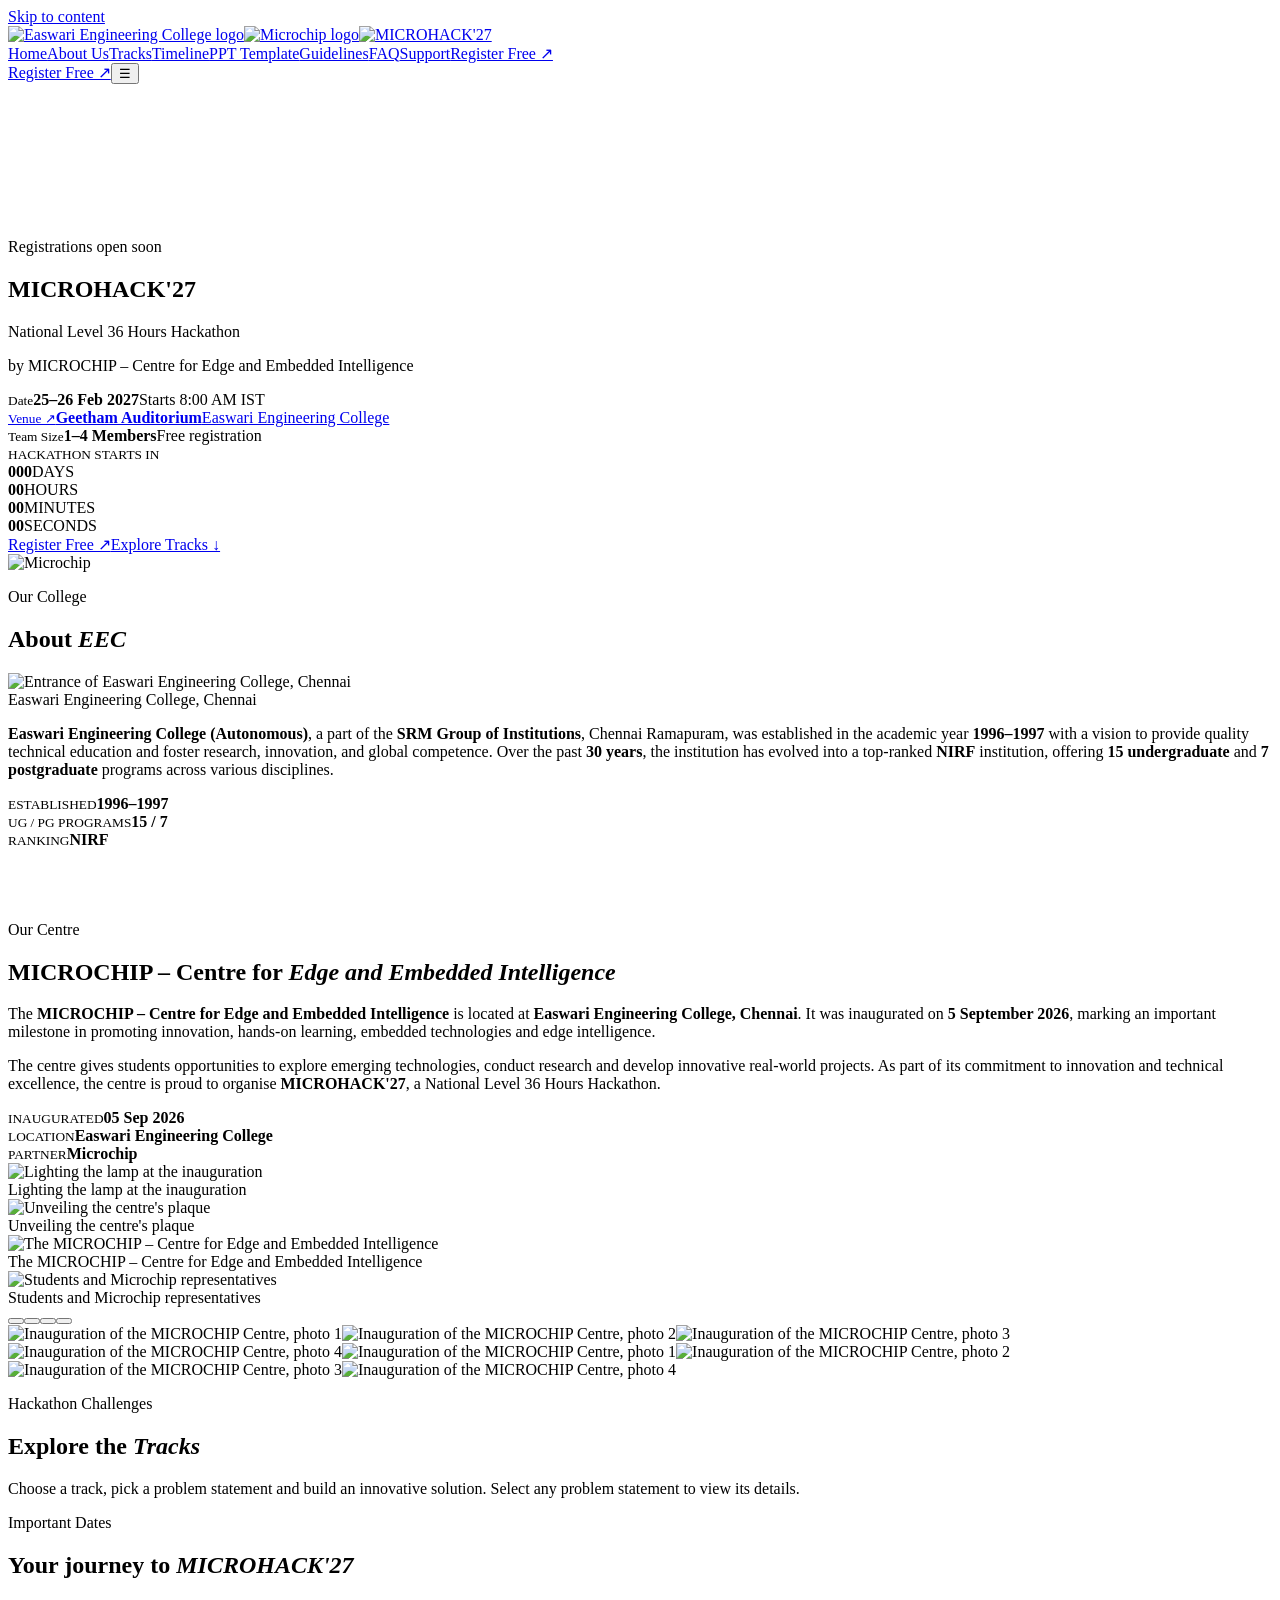
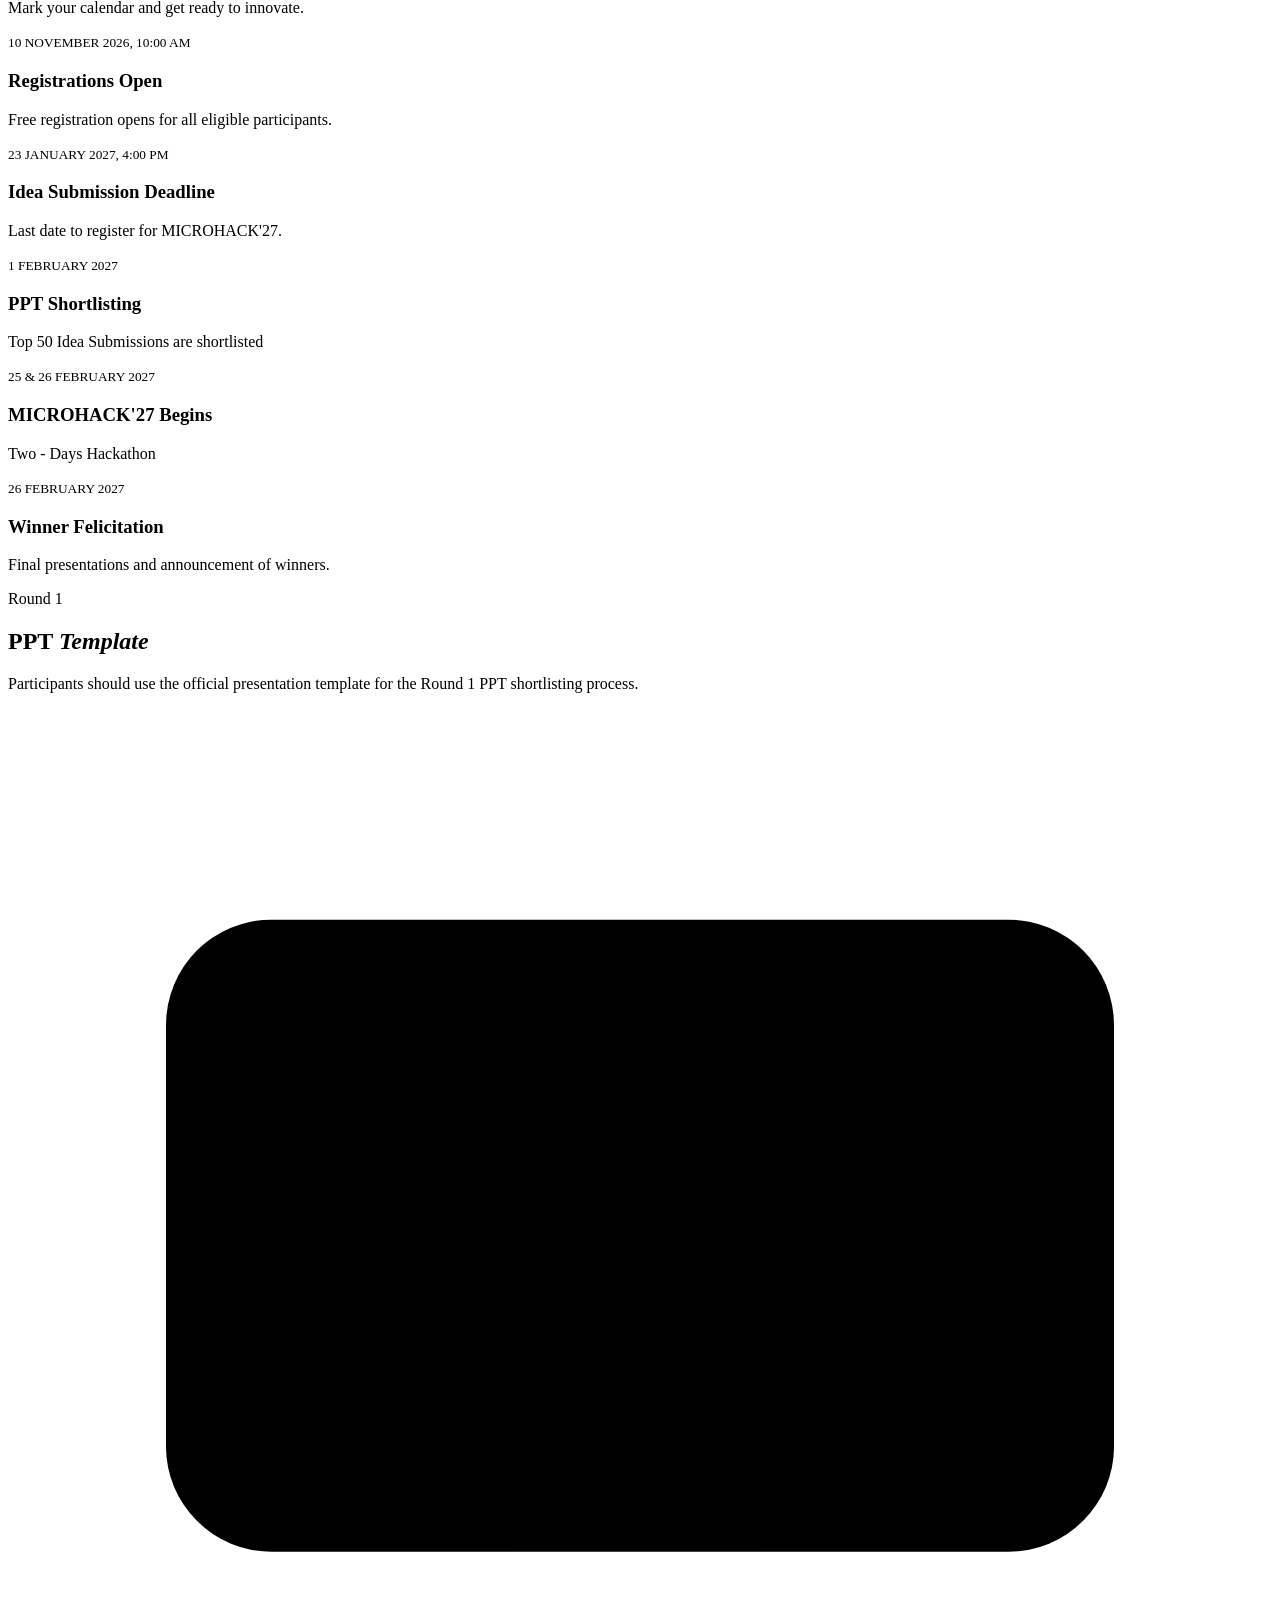
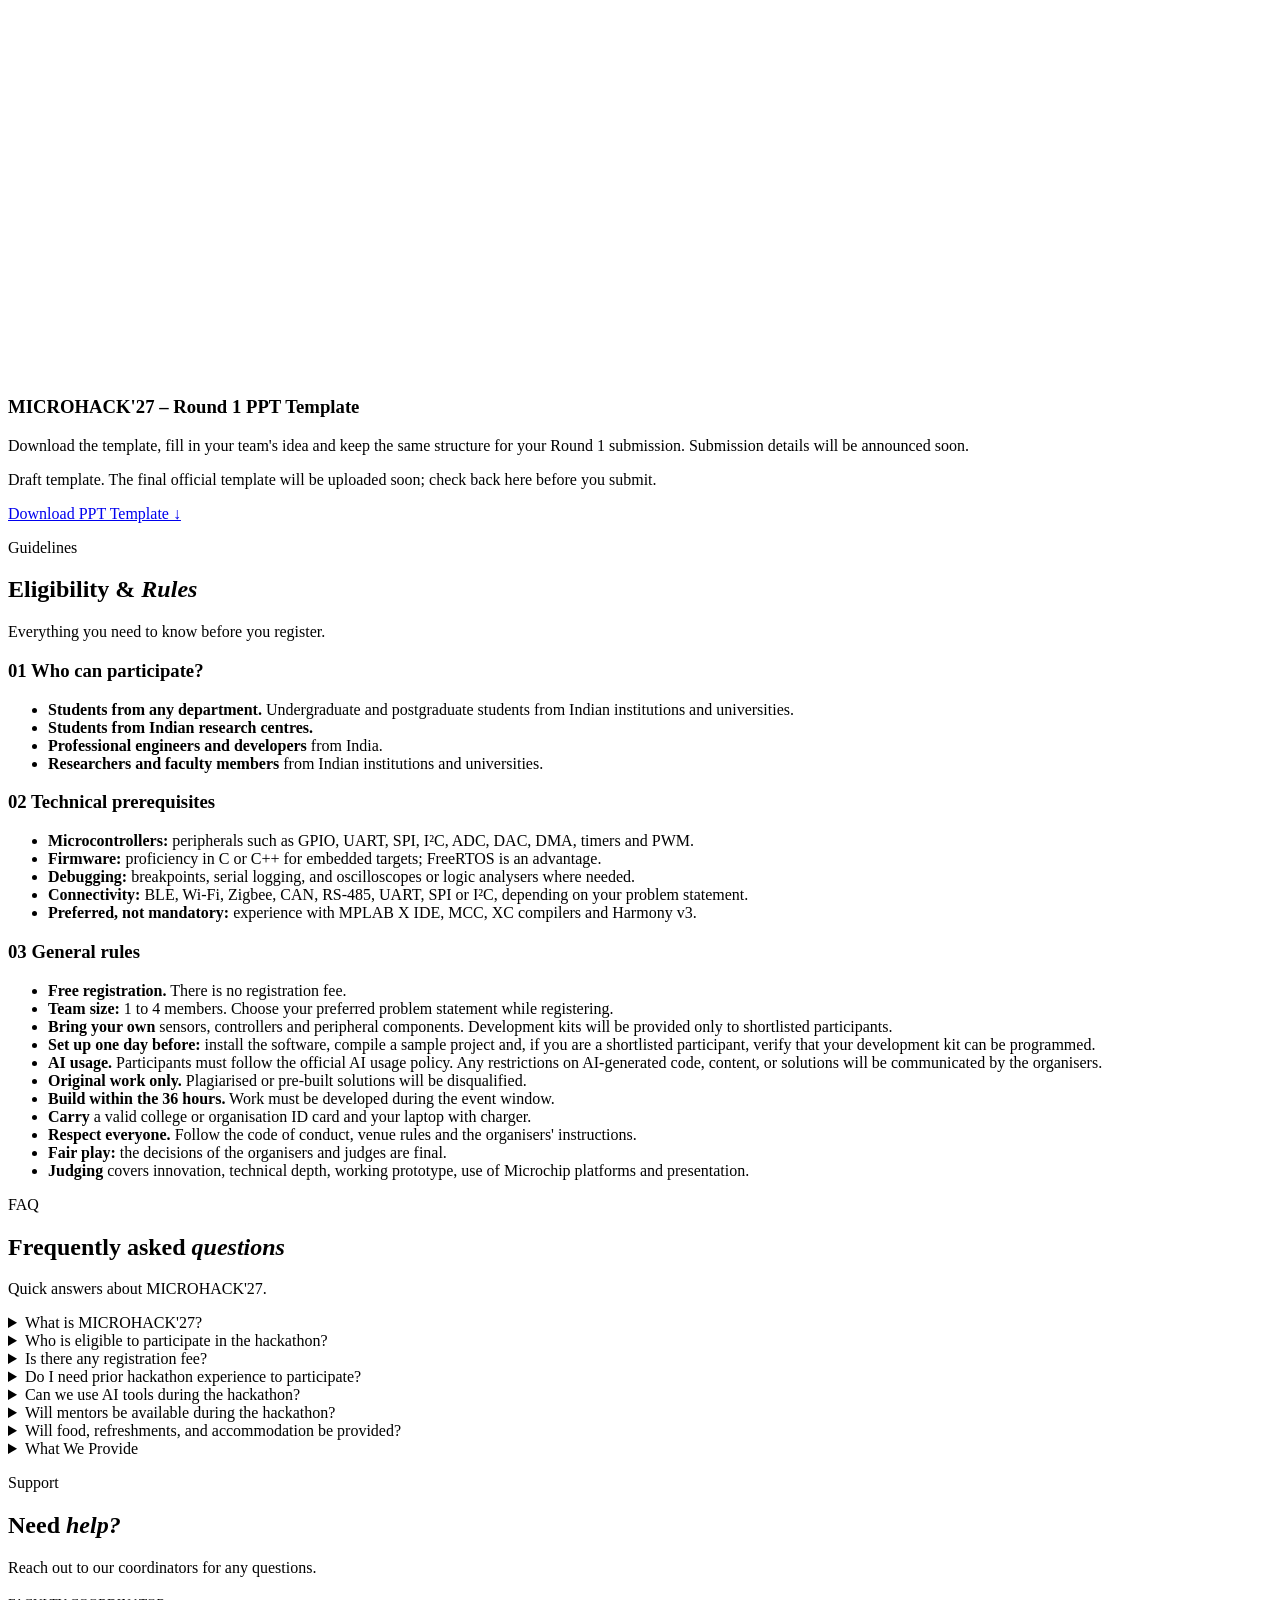
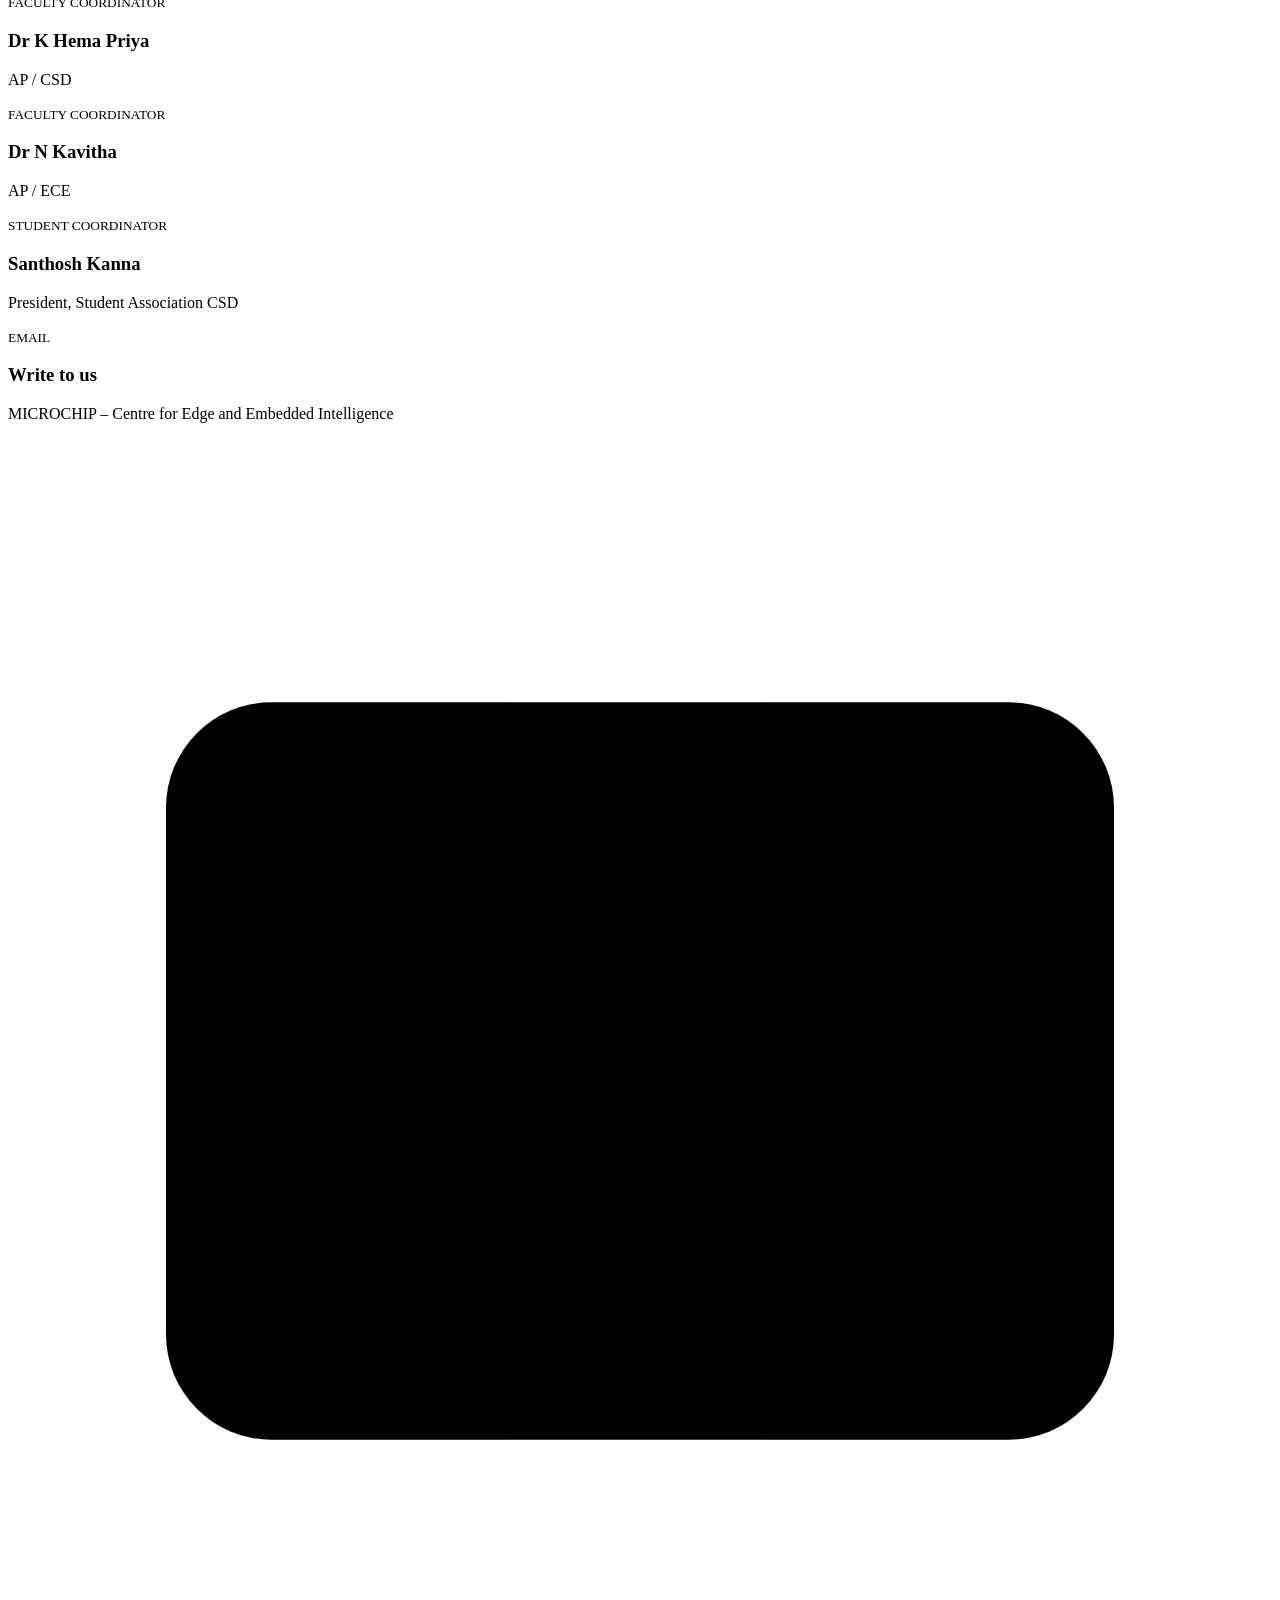
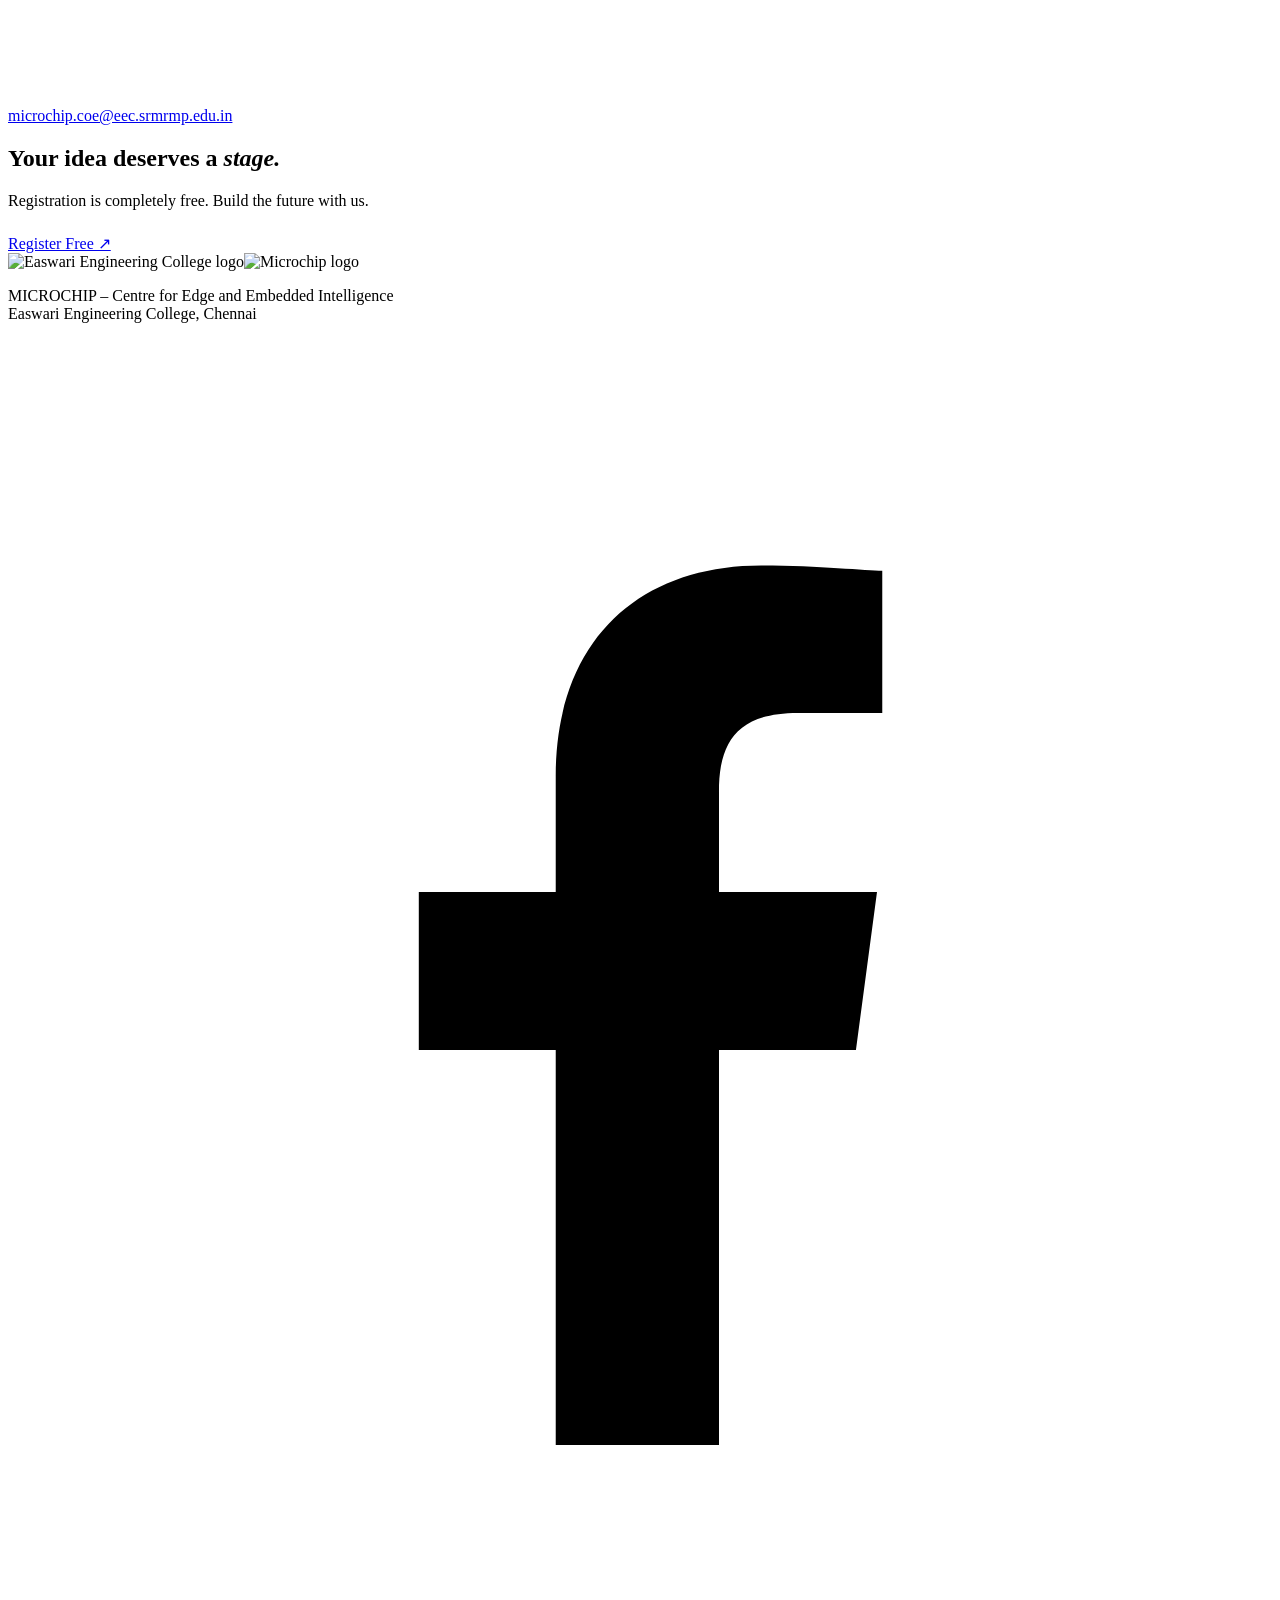
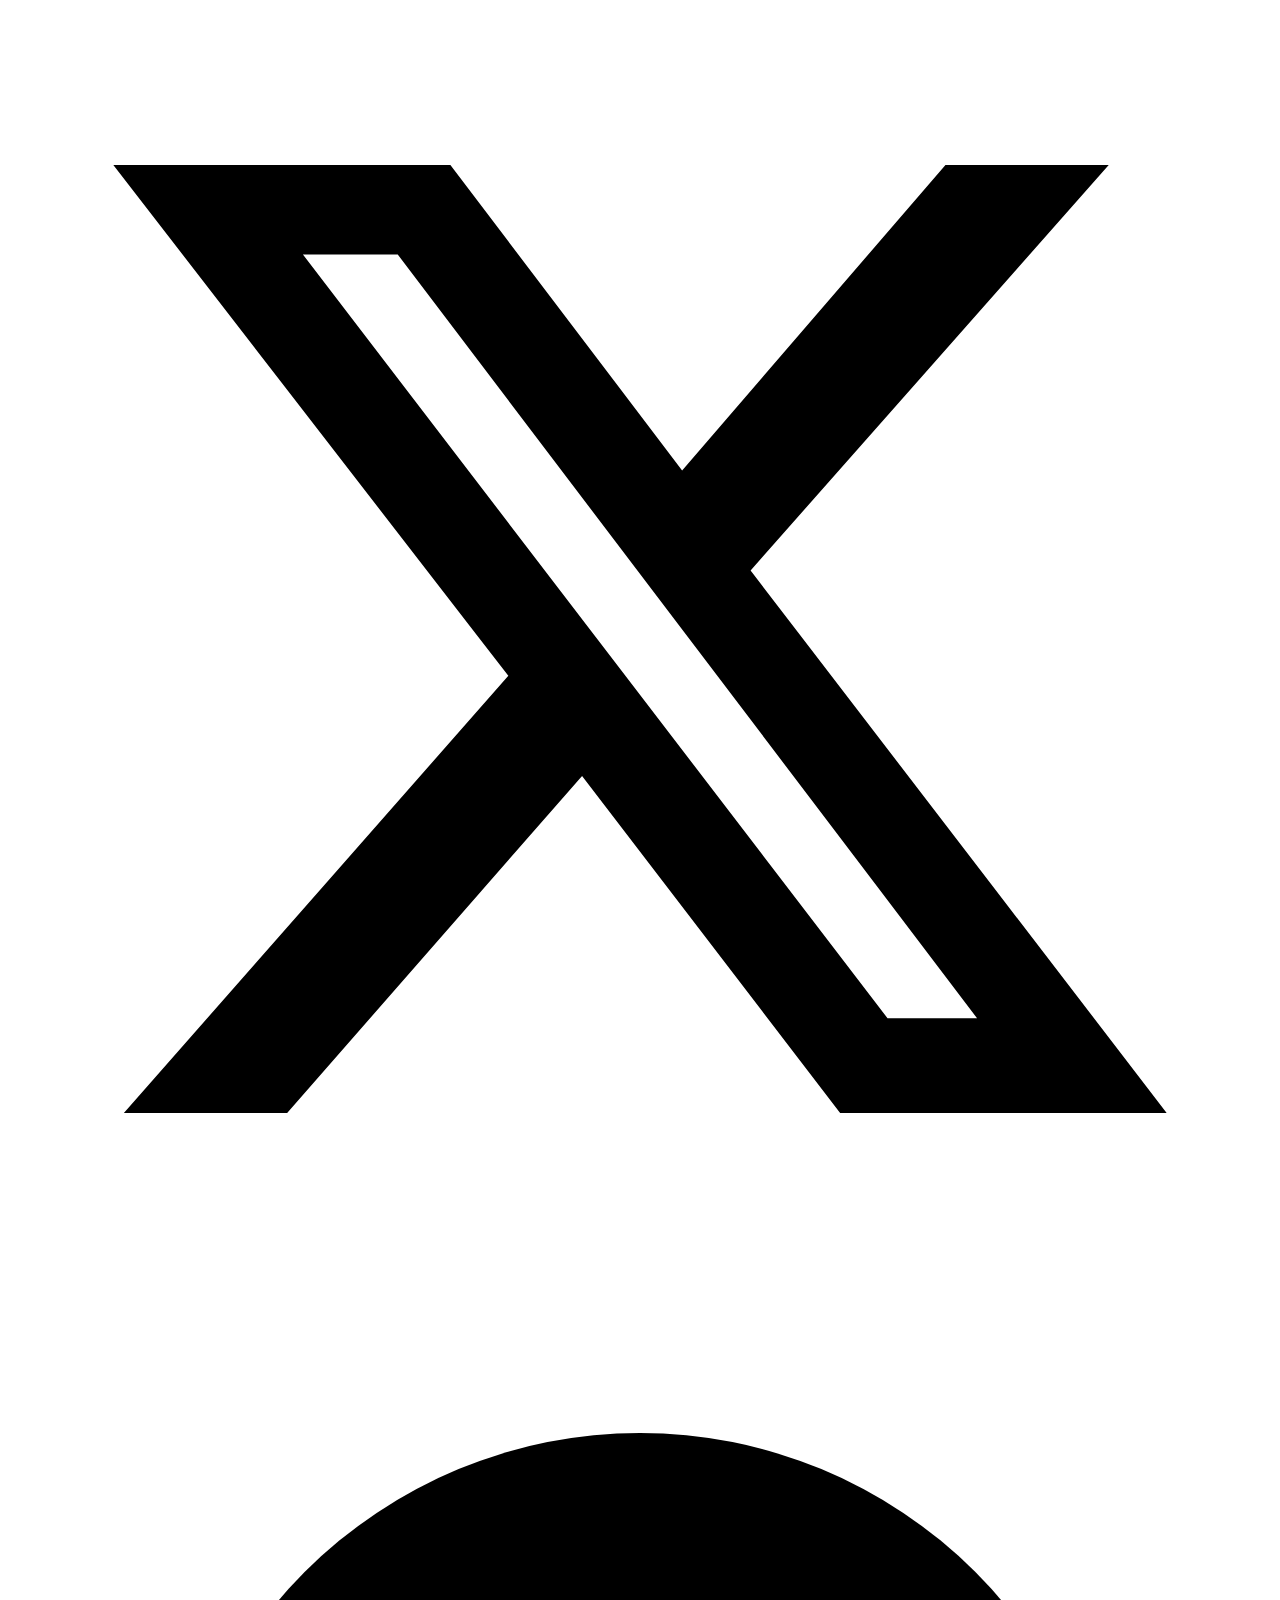
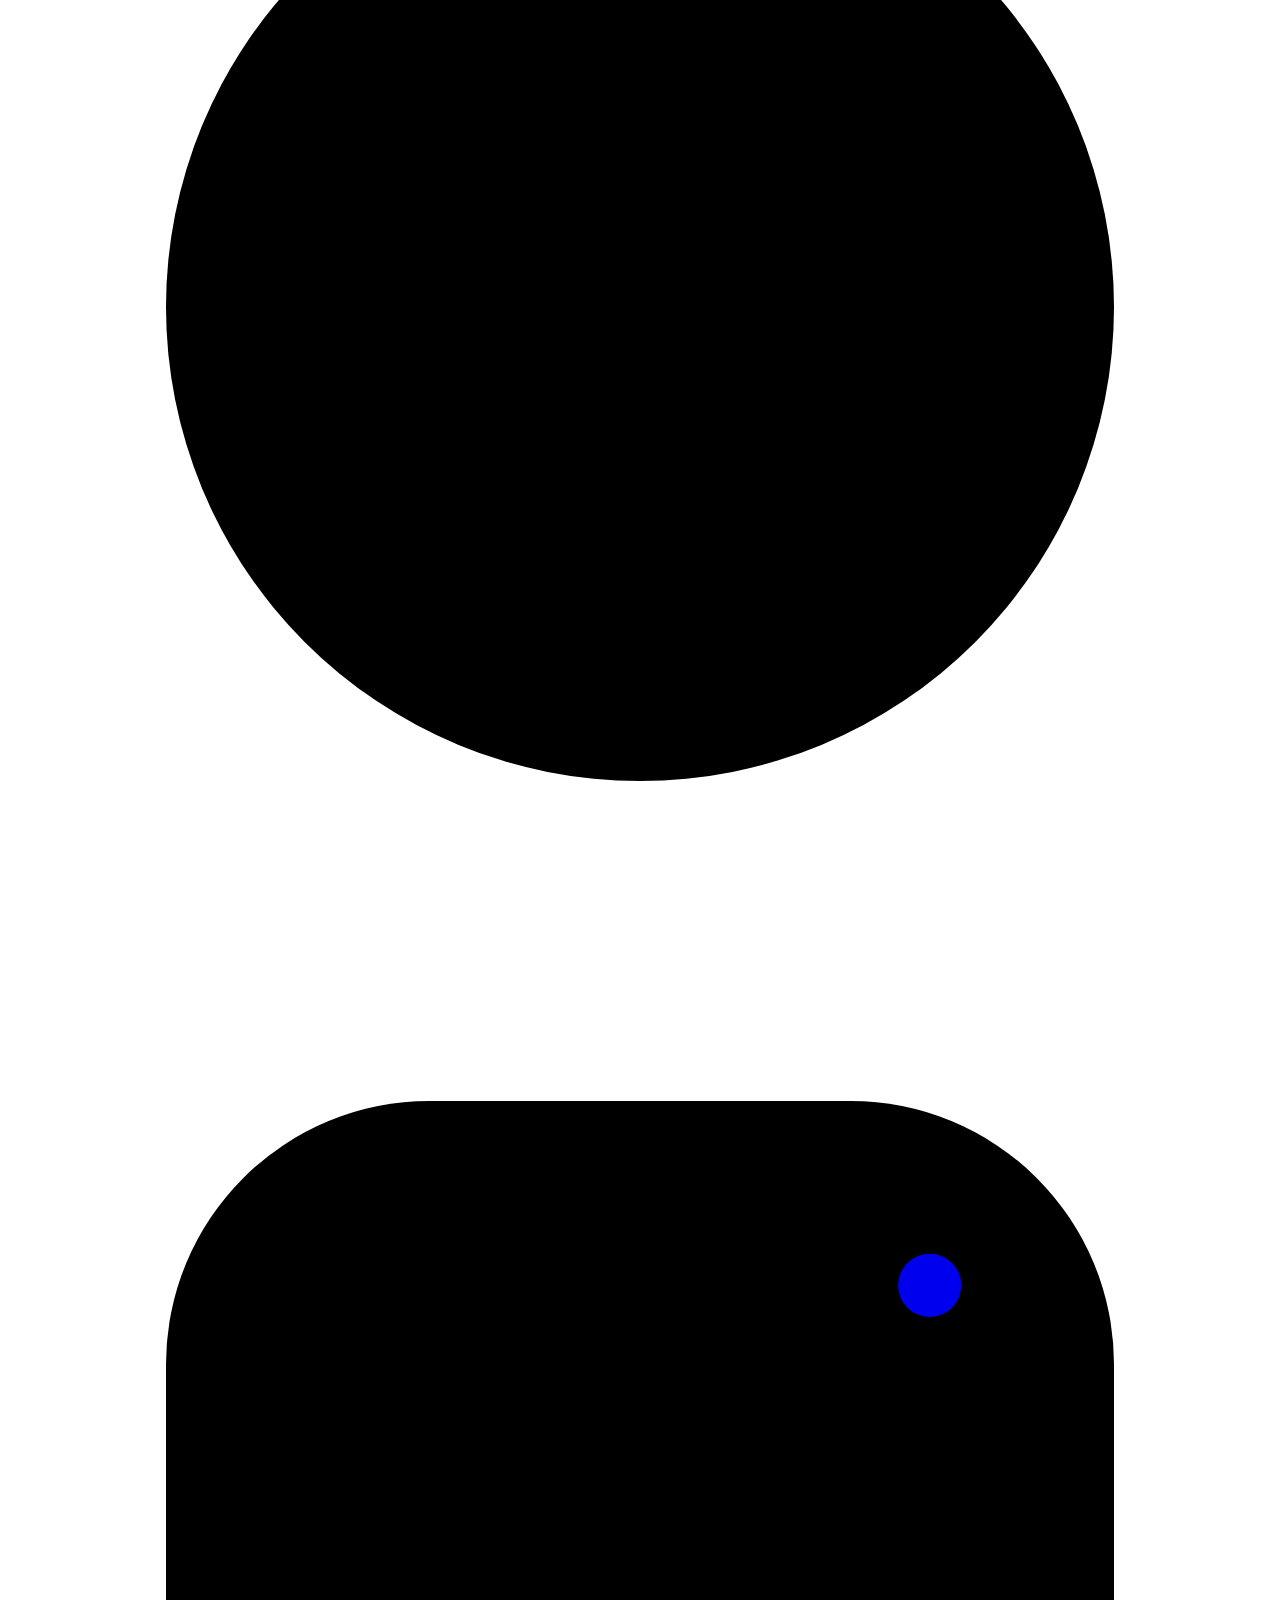
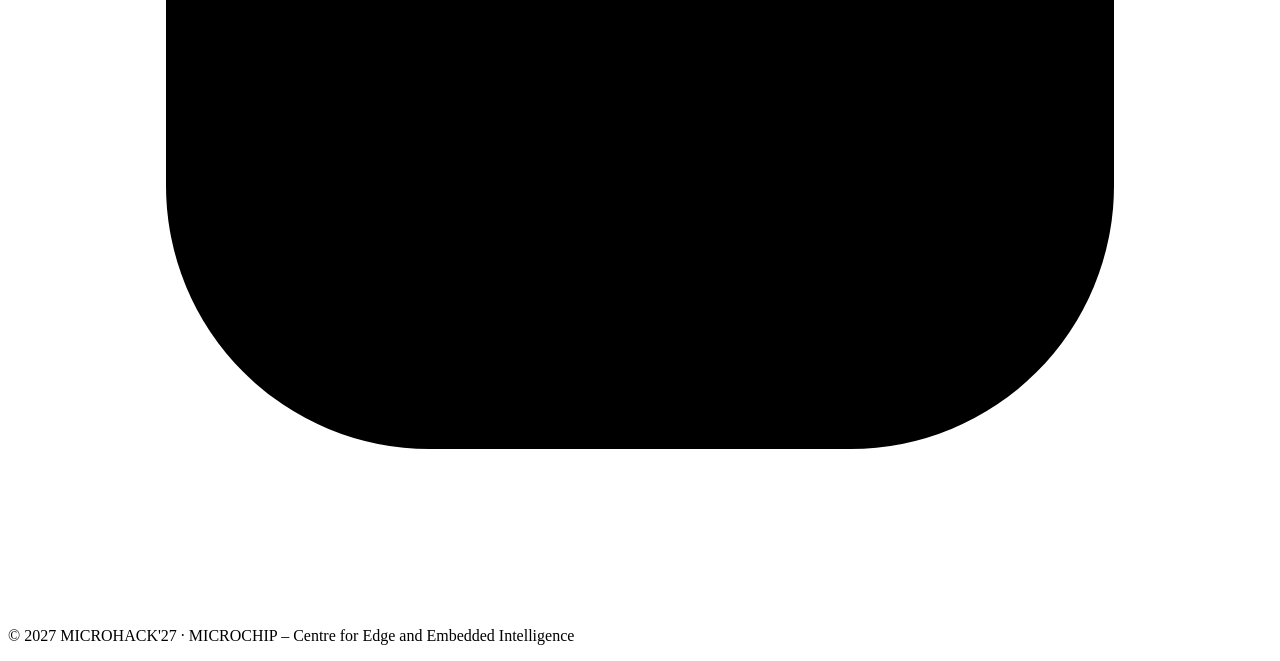
==== commit 87f0ebce: "Add files via upload" ====
--- a/index.html
+++ b/index.html
@@ -1,5 +1,5 @@
 <!DOCTYPE html><html lang="en"><head><meta charset="UTF-8"><meta name="viewport" content="width=device-width,initial-scale=1"><title>MICROHACK'27 | National Level 36 Hours Hackathon</title><meta name="description" content="MICROHACK'27 – National Level 36 Hours Hackathon, 25–26 February 2027 at Easwari Engineering College, Chennai. Free registration."><meta name="theme-color" content="#030a1a"><link rel="icon" type="image/png" sizes="32x32" href="assets/img/favicon-32.png"><link rel="icon" type="image/png" sizes="192x192" href="assets/img/favicon-192.png"><link rel="apple-touch-icon" href="assets/img/apple-touch-icon.png"><meta property="og:type" content="website"><meta property="og:site_name" content="MICROHACK'27"><meta property="og:title" content="MICROHACK'27 | National Level 36 Hours Hackathon"><meta property="og:description" content="National Level 36 Hours Hackathon, 25–26 February 2027 at Easwari Engineering College, Chennai. Free registration."><meta property="og:image" content="https://microhack27.github.io/assets/img/og-image.jpg"><meta property="og:url" content="https://microhack27.github.io/"><meta name="twitter:card" content="summary_large_image"><meta name="twitter:title" content="MICROHACK'27 | National Level 36 Hours Hackathon"><meta name="twitter:description" content="National Level 36 Hours Hackathon, 25–26 February 2027 at Easwari Engineering College, Chennai. Free registration."><meta name="twitter:image" content="https://microhack27.github.io/assets/img/og-image.jpg"><link rel="preconnect" href="https://fonts.googleapis.com"><link rel="preconnect" href="https://fonts.gstatic.com" crossorigin><link href="https://fonts.googleapis.com/css2?family=Inter:wght@400;500;600;700;800;900&family=Orbitron:wght@700;800;900&display=swap" rel="stylesheet"><link rel="stylesheet" href="css/style.css"></head><body><a class="skip" href="#home">Skip to content</a><div id="prog"></div><div class="cur" aria-hidden="true"></div><div class="cur2" aria-hidden="true"></div><nav><div class="wrap"><a class="brand" href="#home" aria-label="MICROHACK'27 home"><img src="assets/img/easwari-logo.png" width="420" height="141" alt="Easwari Engineering College logo"><img src="assets/img/microchip-logo.png" width="420" height="140" alt="Microchip logo"><span class="sep"></span><img class="mh" width="1000" height="333" src="assets/img/microhack27-logo.png" alt="MICROHACK'27"></a>
-<div class="links" id="links"><a href="#home">Home</a><a href="#about">About</a><a href="#tracks">Tracks</a><a href="#timeline">Timeline</a><a href="#ppt">PPT Template</a><a href="#guidelines">Guidelines</a><a href="#faq">FAQ</a><a href="#support">Support</a><a class="mreg" href="https://docs.google.com/forms/d/e/1FAIpQLSdKbUGo10ZdioGiEhTazxgl5JbF2qxyC5CixQR0mYnGfbqOoQ/viewform?usp=header" target="_blank" rel="noopener">Register Free ↗</a></div>
+<div class="links" id="links"><a href="#home">Home</a><a href="#about">About Us</a><a href="#tracks">Tracks</a><a href="#timeline">Timeline</a><a href="#ppt">PPT Template</a><a href="#guidelines">Guidelines</a><a href="#faq">FAQ</a><a href="#support">Support</a><a class="mreg" href="https://docs.google.com/forms/d/e/1FAIpQLSdKbUGo10ZdioGiEhTazxgl5JbF2qxyC5CixQR0mYnGfbqOoQ/viewform?usp=header" target="_blank" rel="noopener">Register Free ↗</a></div>
 <a class="btn p navbtn" href="https://docs.google.com/forms/d/e/1FAIpQLSdKbUGo10ZdioGiEhTazxgl5JbF2qxyC5CixQR0mYnGfbqOoQ/viewform?usp=header" target="_blank" rel="noopener">Register Free ↗</a><button class="burger" id="bg" aria-label="Open menu" aria-expanded="false" aria-controls="links">☰</button></div></nav>
 <section id="home"><canvas id="cv"></canvas><div class="wrap hero"><div class="hero-main">
 <div class="free load"><i></i>Registrations open soon</div>
@@ -10,7 +10,11 @@
 <div class="cta load" style="animation-delay:.7s"><a class="btn p" href="https://docs.google.com/forms/d/e/1FAIpQLSdKbUGo10ZdioGiEhTazxgl5JbF2qxyC5CixQR0mYnGfbqOoQ/viewform?usp=header" target="_blank" rel="noopener">Register Free ↗</a><a class="btn s" href="#tracks">Explore Tracks ↓</a></div></div>
 <div class="orb load" style="animation-delay:.4s"><i></i><i></i><i></i><img src="assets/img/microchip-hero.png" width="523" height="477" alt="Microchip"></div></div><div class="scroll"></div></section>
 
-<section id="about"><div class="wrap"><div class="head rv"><p class="eyebrow">Our Centre</p><h2>MICROCHIP – Centre for <em>Edge and Embedded Intelligence</em></h2></div>
+<section id="about"><div class="wrap"><div class="head rv"><p class="eyebrow">Our College</p><h2>About <em>EEC</em></h2></div>
+<div class="about eec"><div class="glass slider eecimg rv l"><img src="assets/img/easwari-entrance.png" width="750" height="500" alt="Entrance of Easwari Engineering College, Chennai" loading="lazy"><div class="cap">Easwari Engineering College, Chennai</div></div>
+<div class="rv r"><p><b>Easwari Engineering College (Autonomous)</b>, a part of the <b>SRM Group of Institutions</b>, Chennai Ramapuram, was established in the academic year <b>1996–1997</b> with a vision to provide quality technical education and foster research, innovation, and global competence. Over the past <b>30 years</b>, the institution has evolved into a top-ranked <b>NIRF</b> institution, offering <b>15 undergraduate</b> and <b>7 postgraduate</b> programs across various disciplines.</p>
+<div class="stats"><div class="glass"><small>ESTABLISHED</small><b>1996–1997</b></div><div class="glass"><small>UG / PG PROGRAMS</small><b>15 / 7</b></div><div class="glass"><small>RANKING</small><b>NIRF</b></div></div></div></div>
+<div class="head rv" style="margin-top:72px"><p class="eyebrow">Our Centre</p><h2>MICROCHIP – Centre for <em>Edge and Embedded Intelligence</em></h2></div>
 <div class="about"><div class="rv l"><p>The <b>MICROCHIP – Centre for Edge and Embedded Intelligence</b> is located at <b>Easwari Engineering College, Chennai</b>. It was inaugurated on <b>5 September 2026</b>, marking an important milestone in promoting innovation, hands-on learning, embedded technologies and edge intelligence.</p>
 <p>The centre gives students opportunities to explore emerging technologies, conduct research and develop innovative real-world projects. As part of its commitment to innovation and technical excellence, the centre is proud to organise <b>MICROHACK'27</b>, a National Level 36 Hours Hackathon.</p>
 <div class="stats"><div class="glass"><small>INAUGURATED</small><b>05 Sep 2026</b></div><div class="glass"><small>LOCATION</small><b>Easwari Engineering College</b></div><div class="glass"><small>PARTNER</small><b>Microchip</b></div></div></div>
@@ -20,7 +24,7 @@
 <section id="tracks"><div class="wrap"><div class="head rv"><p class="eyebrow">Hackathon Challenges</p><h2>Explore the <em>Tracks</em></h2><p class="lead">Choose a track, pick a problem statement and build an innovative solution. Select any problem statement to view its details.</p></div>
 <div class="tw rv"><div class="ts" id="ts"></div></div></div></section>
 
-<section id="timeline"><div class="wrap"><div class="head center rv"><p class="eyebrow">Important Dates</p><h2>Your journey to <em>MICROHACK'27</em></h2><p class="lead">Mark your calendar and get ready to innovate.</p></div><div class="tl" id="tl"><div class="fill" id="fill"></div><div class="ti2 rv"><span class="dot"></span><div class="glass"><small>10 NOVEMBER 2026</small><h3>Registrations Open</h3><p>Free registration opens for all eligible participants.</p></div></div><div class="ti2 rv"><span class="dot"></span><div class="glass"><small>23 JANUARY 2027</small><h3>Registration Deadline</h3><p>Last date to register for MICROHACK'27.</p></div></div><div class="ti2 rv"><span class="dot"></span><div class="glass"><small>1 FEBRUARY 2027</small><h3>Round 1 – PPT Shortlisting Results</h3><p>Round 1 is based on PPT shortlisting. Teams submit a presentation using the official PPT template, and shortlisted teams are announced on this date.</p></div></div><div class="ti2 rv"><span class="dot"></span><div class="glass"><small>25 FEBRUARY 2027 · 8:00 AM ONWARDS</small><h3>MICROHACK'27 Begins</h3><p>The 36 Hours Hackathon starts at 8:00 AM IST. Shortlisted participants build, innovate and present.</p></div></div><div class="ti2 rv"><span class="dot"></span><div class="glass"><small>26 FEBRUARY 2027</small><h3>Winners Announcement</h3><p>Final presentations and announcement of winners.</p></div></div></div></div></section>
+<section id="timeline"><div class="wrap"><div class="head center rv"><p class="eyebrow">Important Dates</p><h2>Your journey to <em>MICROHACK'27</em></h2><p class="lead">Mark your calendar and get ready to innovate.</p></div><div class="tl" id="tl"><div class="fill" id="fill"></div><div class="ti2 rv"><span class="dot"></span><div class="glass"><small>10 NOVEMBER 2026, 10:00 AM</small><h3>Registrations Open</h3><p>Free registration opens for all eligible participants.</p></div></div><div class="ti2 rv"><span class="dot"></span><div class="glass"><small>23 JANUARY 2027, 4:00 PM</small><h3>Idea Submission Deadline</h3><p>Last date to register for MICROHACK'27.</p></div></div><div class="ti2 rv"><span class="dot"></span><div class="glass"><small>1 FEBRUARY 2027</small><h3>PPT Shortlisting</h3><p>Top 50 Idea Submissions are shortlisted</p></div></div><div class="ti2 rv"><span class="dot"></span><div class="glass"><small>25 &amp; 26 FEBRUARY 2027</small><h3>MICROHACK'27 Begins</h3><p>Two - Days Hackathon</p></div></div><div class="ti2 rv"><span class="dot"></span><div class="glass"><small>26 FEBRUARY 2027</small><h3>Winner Felicitation</h3><p>Final presentations and announcement of winners.</p></div></div></div></div></section>
 
 <section id="ppt"><div class="wrap"><div class="head center rv"><p class="eyebrow">Round 1</p><h2>PPT <em>Template</em></h2><p class="lead">Participants should use the official presentation template for the Round 1 PPT shortlisting process.</p></div>
 <div class="glass pptc rv"><div class="pptic" aria-hidden="true"><svg viewBox="0 0 24 24"><rect x="3" y="4" width="18" height="12" rx="2"/><path d="M8 20h8M12 16v4M7 9h6M7 12h10"/></svg></div><div class="pptx"><h3>MICROHACK'27 – Round 1 PPT Template</h3><p>Download the template, fill in your team's idea and keep the same structure for your Round 1 submission. Submission details will be announced soon.</p><p class="note">Draft template. The final official template will be uploaded soon; check back here before you submit.</p></div><a class="btn p" id="pptdl" href="assets/files/microhack27-ppt-template.pptx" download>Download PPT Template ↓</a></div></div></section>
@@ -29,7 +33,7 @@
 <div class="gg"><div class="glass gc rv"><h3><span>01</span> Who can participate?</h3><ul><li><b>Students from any department.</b> Undergraduate and postgraduate students from Indian institutions and universities.</li><li><b>Students from Indian research centres.</b></li><li><b>Professional engineers and developers</b> from India.</li><li><b>Researchers and faculty members</b> from Indian institutions and universities.</li></ul></div><div class="glass gc rv" style="--d:.1s"><h3><span>02</span> Technical prerequisites</h3><ul><li><b>Microcontrollers:</b> peripherals such as GPIO, UART, SPI, I²C, ADC, DAC, DMA, timers and PWM.</li><li><b>Firmware:</b> proficiency in C or C++ for embedded targets; FreeRTOS is an advantage.</li><li><b>Debugging:</b> breakpoints, serial logging, and oscilloscopes or logic analysers where needed.</li><li><b>Connectivity:</b> BLE, Wi-Fi, Zigbee, CAN, RS-485, UART, SPI or I²C, depending on your problem statement.</li><li><b>Preferred, not mandatory:</b> experience with MPLAB X IDE, MCC, XC compilers and Harmony v3.</li></ul></div>
 <div class="glass gc full rv"><h3><span>03</span> General rules</h3><ul><li><b>Free registration.</b> There is no registration fee.</li><li><b>Team size:</b> 1 to 4 members. Choose your preferred problem statement while registering.</li><li><b>Bring your own</b> sensors, controllers and peripheral components. Development kits will be provided only to shortlisted participants.</li><li><b>Set up one day before:</b> install the software, compile a sample project and, if you are a shortlisted participant, verify that your development kit can be programmed.</li><li><b>AI usage.</b> Participants must follow the official AI usage policy. Any restrictions on AI-generated code, content, or solutions will be communicated by the organisers.</li><li><b>Original work only.</b> Plagiarised or pre-built solutions will be disqualified.</li><li><b>Build within the 36 hours.</b> Work must be developed during the event window.</li><li><b>Carry</b> a valid college or organisation ID card and your laptop with charger.</li><li><b>Respect everyone.</b> Follow the code of conduct, venue rules and the organisers' instructions.</li><li><b>Fair play:</b> the decisions of the organisers and judges are final.</li><li><b>Judging</b> covers innovation, technical depth, working prototype, use of Microchip platforms and presentation.</li></ul></div></div></div></section>
 
-<section id="faq"><div class="wrap"><div class="head center rv"><p class="eyebrow">FAQ</p><h2>Frequently asked <em>questions</em></h2><p class="lead">Quick answers about MICROHACK'27.</p></div><div class="faq"><details class="glass fq rv" name="faq"><summary>What is MICROHACK'27?</summary><div class="fa"><p>MICROHACK'27 is a National Level 36 Hours Hackathon organised by the MICROCHIP – Centre for Edge and Embedded Intelligence at Easwari Engineering College, Chennai. It begins on 25 February 2027 at 8:00 AM IST and winners are announced on 26 February 2027.</p></div></details><details class="glass fq rv" name="faq"><summary>Who is eligible to participate in the hackathon?</summary><div class="fa"><p>Students from any department, undergraduate and postgraduate students from Indian institutions and universities, students from Indian research centres, professional engineers and developers from India, and researchers and faculty members from Indian institutions and universities.</p></div></details><details class="glass fq rv" name="faq"><summary>Is there any registration fee?</summary><div class="fa"><p>No. Registration for MICROHACK'27 is completely free.</p></div></details><details class="glass fq rv" name="faq"><summary>Do I need prior hackathon experience to participate?</summary><div class="fa"><p>Prior hackathon experience is not listed as an eligibility requirement. The technical prerequisites are listed in the Guidelines section. Further details will be announced soon.</p></div></details><details class="glass fq rv" name="faq"><summary>Can we use AI tools during the hackathon?</summary><div class="fa"><p>Participants must follow the official AI usage policy. Any restrictions on AI-generated code, content, or solutions will be communicated by the organisers.</p></div></details><details class="glass fq rv" name="faq"><summary>Will mentors be available during the hackathon?</summary><div class="fa"><p>Details will be announced soon.</p></div></details><details class="glass fq rv" name="faq"><summary>Will food, refreshments, and accommodation be provided?</summary><div class="fa"><p>Details will be announced soon.</p></div></details></div></div></section>
+<section id="faq"><div class="wrap"><div class="head center rv"><p class="eyebrow">FAQ</p><h2>Frequently asked <em>questions</em></h2><p class="lead">Quick answers about MICROHACK'27.</p></div><div class="faq"><details class="glass fq rv" name="faq"><summary>What is MICROHACK'27?</summary><div class="fa"><p>MICROHACK'27 is a National Level 36 Hours Hackathon organised by the MICROCHIP – Centre for Edge and Embedded Intelligence at Easwari Engineering College, Chennai. It begins on 25 February 2027 at 8:00 AM IST and winners are announced on 26 February 2027.</p></div></details><details class="glass fq rv" name="faq"><summary>Who is eligible to participate in the hackathon?</summary><div class="fa"><p>Students from any department, undergraduate and postgraduate students from Indian institutions and universities, students from Indian research centres, professional engineers and developers from India, and researchers and faculty members from Indian institutions and universities.</p></div></details><details class="glass fq rv" name="faq"><summary>Is there any registration fee?</summary><div class="fa"><p>No. Registration for MICROHACK'27 is completely free.</p></div></details><details class="glass fq rv" name="faq"><summary>Do I need prior hackathon experience to participate?</summary><div class="fa"><p>Prior hackathon experience is not listed as an eligibility requirement. The technical prerequisites are listed in the Guidelines section. Further details will be announced soon.</p></div></details><details class="glass fq rv" name="faq"><summary>Can we use AI tools during the hackathon?</summary><div class="fa"><p>Participants must follow the official AI usage policy. Any restrictions on AI-generated code, content, or solutions will be communicated by the organisers.</p></div></details><details class="glass fq rv" name="faq"><summary>Will mentors be available during the hackathon?</summary><div class="fa"><p>Details will be announced soon.</p></div></details><details class="glass fq rv" name="faq"><summary>Will food, refreshments, and accommodation be provided?</summary><div class="fa"><p>Details will be announced soon.</p></div></details><details class="glass fq rv" name="faq"><summary>What We Provide</summary><div class="fa"><p>Development kits will be provided only to shortlisted participants.</p><p style="margin-top:14px"><b style="color:var(--text)">What Participants Should Bring</b></p><ul class="bl" style="margin-top:8px"><li>→ <b>Laptop and charger.</b> See the laptop requirements below.</li><li>→ <b>Required sensors, controllers and peripheral components for this problem statement</b></li></ul></div></details></div></div></section>
 
 <section id="support"><div class="wrap"><div class="head center rv"><p class="eyebrow">Support</p><h2>Need <em>help?</em></h2><p class="lead">Reach out to our coordinators for any questions.</p></div><div class="sg"><div class="glass sc rv" style="--d:0.0s"><small>FACULTY COORDINATOR</small><h3>Dr K Hema Priya</h3><p>AP / CSD</p></div><div class="glass sc rv" style="--d:0.1s"><small>FACULTY COORDINATOR</small><h3>Dr N Kavitha</h3><p>AP / ECE</p></div><div class="glass sc rv" style="--d:0.2s"><small>STUDENT COORDINATOR</small><h3>Santhosh Kanna</h3><p>President, Student Association CSD</p></div><div class="glass sc rv" style="--d:.3s"><small>EMAIL</small><h3>Write to us</h3><p>MICROCHIP – Centre for Edge and Embedded Intelligence</p><a href="mailto:microchip.coe@eec.srmrmp.edu.in"><svg viewBox="0 0 24 24"><rect x="3" y="5" width="18" height="14" rx="2"/><path d="m3 7 9 6 9-6"/></svg><span>microchip.coe@eec.srmrmp.edu.in</span></a></div></div>
 <div class="glass cb rv"><h2>Your idea deserves a <em>stage.</em></h2><p class="lead" style="margin:0 auto 24px">Registration is completely free. Build the future with us.</p><a class="btn p" href="https://docs.google.com/forms/d/e/1FAIpQLSdKbUGo10ZdioGiEhTazxgl5JbF2qxyC5CixQR0mYnGfbqOoQ/viewform?usp=header" target="_blank" rel="noopener">Register Free ↗</a></div></div></section>
